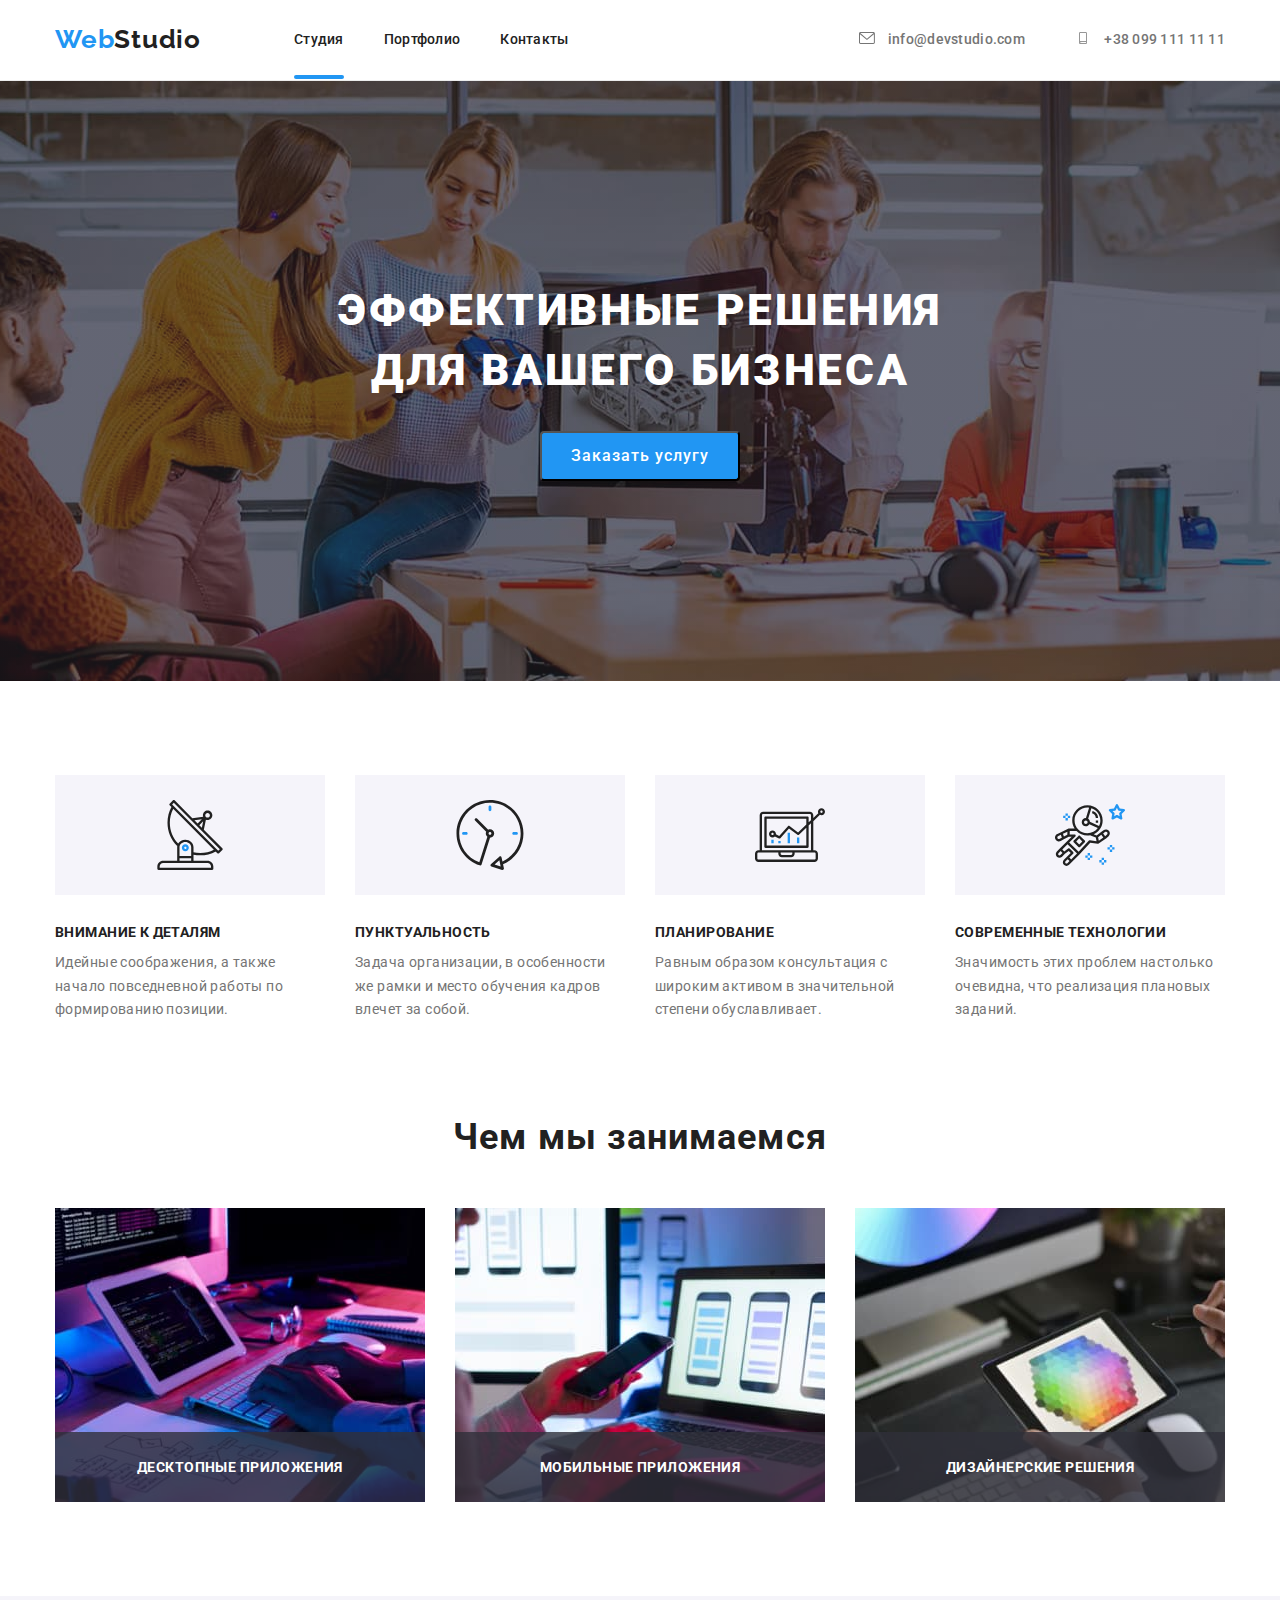
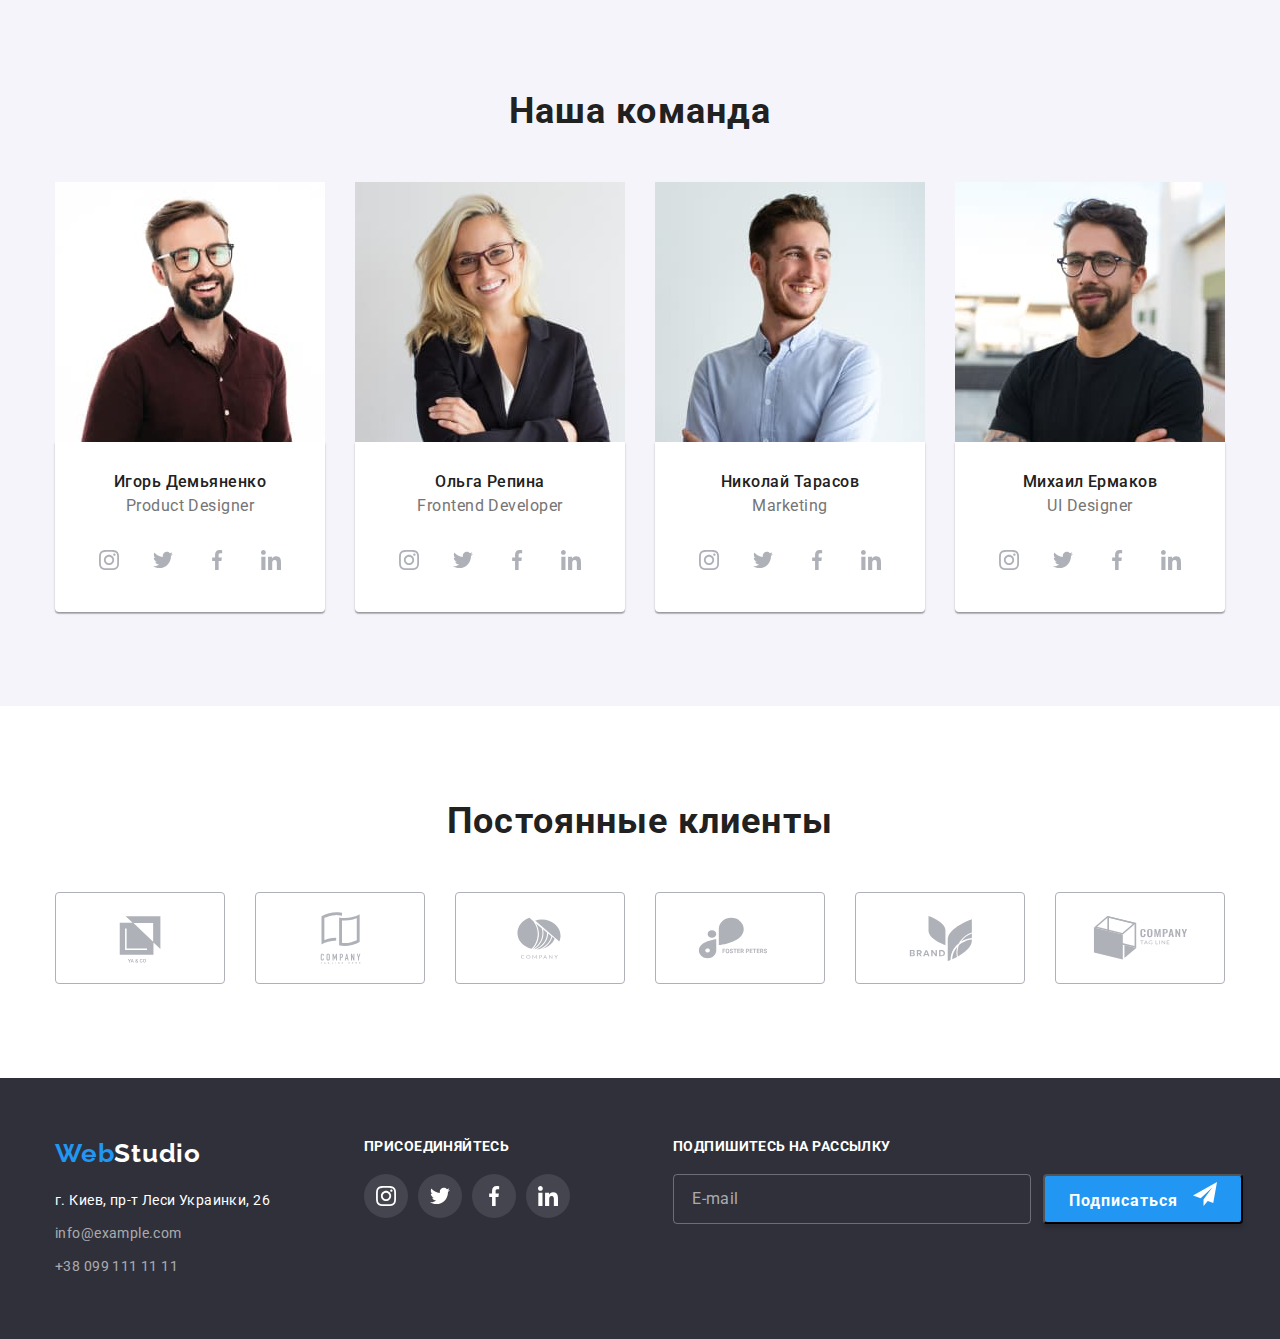
==== index.html @ c6f71a4f "копирование" ====
<!DOCTYPE html>
<html lang="ru">

<head>
    <meta charset="utf-8" />
    <title>Web studio</title>
    <link rel="preconnect" href="https://fonts.googleapis.com" />
    <link rel="preconnect" href="https://fonts.gstatic.com" crossorigin />
    <link href="https://fonts.googleapis.com/css2?family=Raleway:wght@700&family=Roboto:wght@400;500;700;900&display=swap" rel="stylesheet" />
    <link rel="stylesheet" href="https://cdnjs.cloudflare.com/ajax/libs/modern-normalize/1.0.0/modern-normalize.min.css" />
    <link rel="stylesheet" href="./css/reset.css" />
    <link rel="stylesheet" href="./css/styles.css" />
</head>

<body>
    <header class="header">
        <div class="container header-container">
            <nav class="nav">
                <a class="nav-logo" href=" "><span>Web</span>Studio</a>
                <ul class="header-list">
                    <li class="header-item">
                        <a href=" " class="header-link current"> Студия </a>
                    </li>
                    <li class="header-item">
                        <a href="./portfolio.html" class="header-link"> Портфолио </a>
                    </li>
                    <li class="header-item">
                        <a href=" " class="header-link"> Контакты </a>
                    </li>
                </ul>
            </nav>
            <ul class="header-links">
                <li>
                    <a href="mailto:info@devstudio.com " class="header-mail">
                        <svg class="hm-icon">
                <use href="./images/symbol-defs.svg#envelope-1"></use>
              </svg> info@devstudio.com
                    </a>
                </li>
                <li>
                    <a href="tel:+380991111111 " class="header-tel"><svg class="hm-icon">
                <use href="./images/symbol-defs.svg#smartphone-1"></use>
              </svg>
              +38 099 111 11 11</a
            >
          </li>
        </ul>
      </div>
    </header>
    <main>
      <!--шапка-->
      <section class="section cap">
        <div class="container overlay">
          <h1 class="cap-title">
            Эффективные решения <br />
            для вашего бизнеса
          </h1>
          <div class="tumb-btn">
            <button
              type="button"
              class="cap-btn modal-open-btn"
              data-modal-open
            >
              Заказать услугу
            </button>
          </div>
        </div>
      </section>
      <!--особенности-->
      <section class="section qualities">
        <div class="container">
          <ul class="qualities-list">
            <li class="qualities-item">
              <div class="q-icons">
                <svg class="q-icon">
                  <use href="images/symbol-defs.svg#antenna-1"></use>
                </svg>
              </div>
              <h3 class="qualities-title">внимание к деталям</h3>
              <p class="qualities-text">
                Идейные соображения, а также начало повседневной работы по
                формированию позиции.
              </p>
            </li>
            <li class="qualities-item">
              <div class="q-icons">
                <svg class="q-icon">
                  <use href="images/symbol-defs.svg#clock-1"></use>
                </svg>
              </div>
              <h3 class="qualities-title">Пунктуальность</h3>
              <p class="qualities-text">
                Задача организации, в особенности же рамки и место обучения
                кадров влечет за собой.
              </p>
            </li>
            <li class="qualities-item">
              <div class="q-icons">
                <svg class="q-icon">
                  <use href="images/symbol-defs.svg#diagram-1"></use>
                </svg>
              </div>
              <h3 class="qualities-title">Планирование</h3>
              <p class="qualities-text">
                Равным образом консультация с широким активом в значительной
                степени обуславливает.
              </p>
            </li>
            <li class="qualities-item">
              <div class="q-icons">
                <svg class="q-icon">
                  <use href="images/symbol-defs.svg#astronaut-1"></use>
                </svg>
              </div>
              <h3 class="qualities-title">Современные технологии</h3>
              <p class="qualities-text">
                Значимость этих проблем настолько очевидна, что реализация
                плановых заданий.
              </p>
            </li>
          </ul>
        </div>
      </section>
      <!--чем мы занимаемся-->
      <section class="section about">
        <div class="container">
          <h2 class="about-title">Чем мы занимаемся</h2>
          <ul class="about-list">
            <li class="about-item">
              <div class="about-box">
                <img
                  src="./images/img1.jpg "
                  alt="руки на клавиатуре "
                  width="370 "
                  height="294 "
                />
                <div class="about-thumb">
                  <h3 class="a-thumb-title">Десктопные приложения</h3>
                </div>
              </div>
            </li>
            <li class="about-item">
              <div class="about-box">
                <img
                  src="./images/img2.jpg "
                  alt="телефон в руках "
                  width="370 "
                  height="294 "
                />
                <div class="about-thumb">
                  <h3 class="a-thumb-title">Мобильные приложения</h3>
                </div>
              </div>
            </li>
            <li class="about-item">
              <div class="about-box">
                <img
                  src="./images/img3.jpg "
                  alt="планшет в руках "
                  width="370 "
                  height="294 "
                />
                <div class="about-thumb">
                  <h3 class="a-thumb-title">Дизайнерские решения</h3>
                </div>
              </div>
            </li>
          </ul>
        </div>
      </section>
      <!--наша команда-->
      <section class="section commands">
        <div class="container">
          <h2 class="command-title">Наша команда</h2>
          <ul class="command-list">
            <li class="command-item">
              <img
                src="./images/card1.jpg "
                alt="product desiner "
                width="270 "
              />
              <div class="command">
                <h3 class="names">Игорь Демьяненко</h3>
                <p class="profession">Product Designer</p>
                <div class="command-links">
                  <ul class="command-icons-list">
                    <li class="command-icon-item">
                      <a href="" class="command-icon">
                        <svg class="c-icon">
                          <use
                            href="images/symbol-defs.svg#instagram-2"
                          ></use></svg
                      ></a>
                </li>
                <li class="command-icon-item">
                    <a href="" class="command-icon">
                        <svg class="c-icon">
                          <use
                            href="images/symbol-defs.svg#twitter-1"
                          ></use></svg
                      ></a>
                    </li>
                    <li class="command-icon-item">
                      <a href="" class="command-icon">
                        <svg class="c-icon">
                          <use
                            href="images/symbol-defs.svg#facebook-1"
                          ></use></svg
                      ></a>
                    </li>
                    <li class="command-icon-item">
                      <a href="" class="command-icon">
                        <svg class="c-icon">
                          <use
                            href="images/symbol-defs.svg#linkedin-1"
                          ></use></svg
                      ></a>
                    </li>
                  </ul>
                </div>
              </div>
            </li>
            <li class="command-item">
              <img
                src="./images/card2.jpg "
                alt="frontend developer "
                width="270 "
              />
              <div class="command">
                <h3 class="names">Ольга Репина</h3>
                <p class="profession">Frontend Developer</p>
                <div class="command-links">
                  <ul class="command-icons-list">
                    <li class="command-icon-item">
                      <a href="" class="command-icon">
                        <svg class="c-icon">
                          <use
                            href="images/symbol-defs.svg#instagram-2"
                          ></use></svg
                      ></a>
                    </li>
                    <li class="command-icon-item">
                      <a href="" class="command-icon">
                        <svg class="c-icon">
                          <use
                            href="images/symbol-defs.svg#twitter-1"
                          ></use></svg
                      ></a>
                    </li>
                    <li class="command-icon-item">
                      <a href="" class="command-icon">
                        <svg class="c-icon">
                          <use
                            href="images/symbol-defs.svg#facebook-1"
                          ></use></svg
                      ></a>
                    </li>
                    <li class="command-icon-item">
                      <a href="" class="command-icon">
                        <svg class="c-icon">
                          <use
                            href="images/symbol-defs.svg#linkedin-1"
                          ></use></svg
                      ></a>
                    </li>
                  </ul>
                </div>
              </div>
            </li>
            <li class="command-item">
              <img src="./images/card3.jpg " alt="marketing " width="270 " />
              <div class="command">
                <h3 class="names">Николай Тарасов</h3>
                <p class="profession">Marketing</p>
                <div class="command-links">
                  <ul class="command-icons-list">
                    <li class="command-icon-item">
                      <a href="" class="command-icon">
                        <svg class="c-icon">
                          <use
                            href="images/symbol-defs.svg#instagram-2"
                          ></use></svg
                      ></a>
                    </li>
                    <li class="command-icon-item">
                      <a href="" class="command-icon">
                        <svg class="c-icon">
                          <use
                            href="images/symbol-defs.svg#twitter-1"
                          ></use></svg
                      ></a>
                    </li>
                    <li class="command-icon-item">
                      <a href="" class="command-icon">
                        <svg class="c-icon">
                          <use
                            href="images/symbol-defs.svg#facebook-1"
                          ></use></svg
                      ></a>
                    </li>
                    <li class="command-icon-item">
                      <a href="" class="command-icon">
                        <svg class="c-icon">
                          <use
                            href="images/symbol-defs.svg#linkedin-1"
                          ></use></svg
                      ></a>
                    </li>
                  </ul>
                </div>
              </div>
            </li>
            <li class="command-item">
              <img src="./images/card4.jpg " alt="ul desiner " width="270 " />
              <div class="command">
                <h3 class="names">Михаил Ермаков</h3>
                <p class="profession">UI Designer</p>
                <div class="command-links">
                  <ul class="command-icons-list">
                    <li class="command-icon-item">
                      <a href="" class="command-icon">
                        <svg class="c-icon">
                          <use
                            href="images/symbol-defs.svg#instagram-2"
                          ></use></svg
                      ></a>
                    </li>
                    <li class="command-icon-item">
                      <a href="" class="command-icon">
                        <svg class="c-icon">
                          <use
                            href="images/symbol-defs.svg#twitter-1"
                          ></use></svg
                      ></a>
                    </li>
                    <li class="command-icon-item">
                      <a href="" class="command-icon">
                        <svg class="c-icon">
                          <use
                            href="images/symbol-defs.svg#facebook-1"
                          ></use></svg
                      ></a>
                    </li>
                    <li class="command-icon-item">
                      <a href="" class="command-icon">
                        <svg class="c-icon">
                          <use
                            href="images/symbol-defs.svg#linkedin-1"
                          ></use></svg
                      ></a>
                    </li>
                  </ul>
                </div>
              </div>
            </li>
          </ul>
        </div>
      </section>

      <!-- постоянные клиенты-->
      <section class="section customers">
        <div class="container">
          <h2 class="customers-title">Постоянные клиенты</h2>
          <ul class="customers-list">
            <li class="customers-item">
              <a href="" class="cust-link">
                <svg class="cust-icons">
                  <use href="images/symbol-defs.svg#Logo1"></use></svg
              ></a>
            </li>
            <li class="customers-item">
              <a href="" class="cust-link">
                <svg class="cust-icons">
                  <use href="images/symbol-defs.svg#Logo2"></use></svg
              ></a>
            </li>
            <li class="customers-item">
              <a href="" class="cust-link">
                <svg class="cust-icons">
                  <use href="images/symbol-defs.svg#Logo3"></use></svg
              ></a>
            </li>
            <li class="customers-item">
              <a href="" class="cust-link">
                <svg class="cust-icons">
                  <use href="images/symbol-defs.svg#Logo4"></use></svg
              ></a>
            </li>
            <li class="customers-item">
              <a href="" class="cust-link">
                <svg class="cust-icons">
                  <use href="images/symbol-defs.svg#Logo5"></use></svg
              ></a>
            </li>
            <li class="customers-item">
              <a href="" class="cust-link">
                <svg class="cust-icons">
                  <use href="images/symbol-defs.svg#Logo6"></use></svg
              ></a>
            </li>
          </ul>
        </div>
      </section>
    </main>
    <footer class="footer">
      <div class="container f-container">
        <div class="footer-container">
          <a class="nav-logo" href=" "><span>Web</span>Studio</a>
          <ul class="footer-list">
            <li class="footer-item">
              <address class="address">г. Киев, пр-т Леси Украинки, 26</address>
            </li>
            <li class="footer-item">
              <a href="mailto:info@example.com ">info@example.com</a>
            </li>
            <li class="footer-item">
              <a href="tel:+380991111111 "> +38 099 111 11 11</a>
            </li>
          </ul>
        </div>
        <div class="footer-links">
          <h4 class="ftitle">Присоединяйтесь</h4>
          <ul class="flinks-list">
            <li class="flinks-item">
              <a href="" class="flink">
                <svg class="flink-icon">
                  <use href="./images/symbol-defs.svg#instagram-2"></use></svg
              ></a>
            </li>
            <li class="flinks-item">
              <a href="" class="flink">
                <svg class="flink-icon">
                  <use href="./images/symbol-defs.svg#twitter-1"></use></svg
              ></a>
            </li>
            <li class="flinks-item">
              <a href="" class="flink">
                <svg class="flink-icon">
                  <use href="./images/symbol-defs.svg#facebook-1"></use></svg
              ></a>
            </li>
            <li class="flinks-item">
              <a href="" class="flink">
                <svg class="flink-icon">
                  <use href="./images/symbol-defs.svg#linkedin-1"></use></svg
              ></a>
            </li>
          </ul>
        </div>
        <div class="ft-form">
          <h4 class="ftitle">Подпишитесь на рассылку</h4>
          <form class="footer-form">
            <input
              type="email"
              name="f-input"
              class="f-input"
              placeholder="E-mail"
            />
            <button type="submit" class="f-btn">
              Подписаться
              <svg class="ft-icon">
                <use href="./images/symbol-defs.svg#icon-send"></use>
              </svg>
                        </button>
                        </form>
        </div>
        </div>
        </footer>
        <div class="backdrop is-hidden" data-modal>
            <div class="modal">
                <button type="button" class="modal-close-btn" data-modal-close>
          <svg class="close-btn">
            <use href="./images/symbol-defs.svg#close-black-18dp-2-1"></use>
          </svg>
        </button>
                <p class="form-title">Оставьте свои данные, мы вам перезвоним</p>
                <form name="user-form">
                    <div class="modal-field">
                        <label for="user-name" class="modal-label">Имя</label>
                        <div class="modal-wrap">
                            <input type="text" class="modal-input" name="username" id="user-name" required />
                            <svg class="modal-icon" width="18" height="18">
                <use href="./images/symbol-defs.svg#person-black-18dp-1"></use>
              </svg>
                        </div>
                    </div>
                    <div class="modal-field">
                        <label for="user-tel" class="modal-label">Телефон</label>
                        <div class="modal-wrap">
                            <input type="tel" class="modal-input" name="tel" id="user-tel" />
                            <svg class="modal-icon" width="18" height="18">
                <use href="./images/symbol-defs.svg#phone-black-18dp-1"></use>
              </svg>
                        </div>
                    </div>
                    <div class="modal-field">
                        <label for="user-mail" class="modal-label">Почта</label>
                        <div class="modal-wrap">
                            <input type="email" class="modal-input" name="email" id="user-mail" required />
                            <svg class="modal-icon" width="18" height="18">
                <use href="./images/symbol-defs.svg#email-black-18dp-1"></use>
              </svg>
                        </div>
                    </div>
                    <div class="modal-field">
                        <label for="comment" class="modal-label">Комментарий</label>
                        <textarea name="comment" class="modal-text" id="comment" placeholder="Введите текст"></textarea>
                    </div>
                    <div class="check-field">
                        <input type="checkbox" class="modal-check is-hidden" id="modal-check" name="modal-check" required/>
                        <label for="modal-check" class="check-label">
              <span class="modal-icon-check"> </span>Соглашаюсь с рассылкой и
              принимаю <a class="check-link" href="">Условия договора</a>
            </label>
                    </div>
                    <div class="tumb-btn">
                        <button type="submit" class="modal-btn">Отправить</button>
                    </div>
                </form>
            </div>
        </div>
        <script src="./js/modal.js"></script>
</body>

</html>
---- css/styles.css ----
:root {
    --header-list-color: #212121;
    --first-btn-color: ;
    --second-lnk-color: #2196f3;
    --first-title-color: #212121;
    --second-title-color: #ffffff;
    --first-text-color: #757575;
    --accent-color: #188ce8;
    --projects-list-gap: 30px;
}

body {
    font-family: "Roboto", sans-serif;
    color: #212121;
    background-color: #ffffff;
}

.container {
    width: 1200px;
    padding-right: 15px;
    padding-left: 15px;
    margin: 0 auto;
}


/* cite-nav */

.header {
    display: flex;
    padding-top: 24px;
    padding-bottom: 25px;
    background-color: #ffffff;
    border-bottom: 1px solid #ececec;
}

.header-container {
    display: flex;
}

.nav {
    display: flex;
    align-items: center;
}

.nav-logo {
    margin-right: 93px;
    margin-top: 0;
    margin-bottom: 0;
}

.header-links {
    display: flex;
    align-items: center;
    margin-left: auto;
    font-weight: 500;
    font-size: 14px;
    line-height: 1.14;
    letter-spacing: 0.02em;
    color: var(--header-list-color);
}

.header-list {
    display: flex;
    margin-right: auto;
    align-items: center;
}

.header-item+.header-item {
    margin-left: 40px;
}

.header-item a {
    text-decoration: none;
    font-weight: 500;
    font-size: 14px;
    line-height: 16px;
    letter-spacing: 0.02em;
    color: var(--header-list-color);
}

.nav-logo {
    font-family: "Raleway", sans-serif;
    font-weight: bold;
    font-size: 26px;
    line-height: 1.19;
    letter-spacing: 0.03em;
    text-decoration: none;
    color: var(--header-list-color);
}

.nav-logo>span {
    color: #2196f3;
}

.header-mail,
.header-tel {
    font-weight: 500;
    font-size: 14px;
    line-height: 1.14;
    letter-spacing: 0.02em;
    text-decoration: none;
    color: var(--first-text-color);
    transition-property: color;
    transition-duration: 250ms;
    transition-timing-function: cubic-bezier(0.4, 0, 0.2, 1);
}

.hm-icon {
    width: 16px;
    height: 12px;
    fill: currentColor;
    margin-right: 10px;
}

.header-mail:hover,
.header-tel:hover,
.header-mail:focus,
.header-tel:focus {
    font-size: 14px;
    line-height: 1.14;
    letter-spacing: 0.02em;
    color: #2196f3;
}

.header-tel {
    margin-left: 50px;
}

.current {
    position: relative;
    color: #2196f3;
}

.current::after {
    content: "";
    position: absolute;
    width: 100%;
    height: 4px;
    left: 0;
    bottom: -32px;
    background-color: #2196f3;
    border-radius: 2px;
}

.header-link {
    transition-property: color;
    transition-duration: 250ms;
    transition-timing-function: cubic-bezier(0.4, 0, 0.2, 1);
}

.header-link:hover,
.header-link:focus {
    color: #2196f3;
}

.section {
    padding-top: 94px;
    padding-bottom: 94px;
}


/* --a cap-- */

.cap {
    display: flex;
    padding-top: 200px;
    padding-bottom: 200px;
    margin: 0 auto;
    background-color: #c4c4c4;
    background-image: linear-gradient( rgba(47, 48, 58, 0.4), rgba(47, 48, 58, 0.4)), url(../images/бэкфон.jpg);
    background-repeat: no-repeat;
    background-position: center;
    background-size: cover;
}

.cap-title {
    font-size: 44px;
    font-weight: 900;
    text-align: center;
    line-height: 1.36;
    letter-spacing: 0.06em;
    text-transform: uppercase;
    color: #ffffff;
    margin-bottom: 30px;
}

.tumb-btn {
    display: flex;
    justify-content: center;
    margin: 0 auto;
}

.cap-btn {
    width: 200px;
    height: 50px;
    font-weight: 500;
    font-size: 16px;
    line-height: 1.87;
    text-align: center;
    letter-spacing: 0.06em;
    color: #ffffff;
    background-color: #2196f3;
    cursor: pointer;
    box-shadow: 0px 4px 4px rgba(0, 0, 0, 0.15);
    border-radius: 4px;
    transition-property: background-color;
    transition-duration: 250ms;
    transition-timing-function: cubic-bezier(0.4, 0, 0.2, 1);
}

.cap-btn:hover,
.cap-btn:focus {
    color: #ffffff;
    background-color: #188ce8;
}

.section-title {
    font-style: normal;
    font-weight: bold;
    font-size: 36px;
    line-height: 1.17;
    text-align: center;
    letter-spacing: 0.03em;
    color: var(--first-title-color);
    margin-bottom: 50px;
}


/* ----qualities---- */

.qualities {
    padding-bottom: 0;
}

.qualities-list {
    display: flex;
    margin: 0 auto;
}

.qualities-list>.qualities-item {
    flex-basis: calc(100% / 4);
}

.qualities-title {
    font-size: 14px;
    line-height: 1.14;
    letter-spacing: 0.03em;
    text-transform: uppercase;
    margin-top: 30px;
    margin-bottom: 10px;
    color: var(--first-title-color);
}

.qualities-text {
    font-size: 14px;
    line-height: 1.71;
    letter-spacing: 0.03em;
    color: var(--first-text-color);
    text-align: left;
}

.qualities-item+.qualities-item {
    margin-left: 30px;
}

.q-icons {
    display: flex;
    height: 120px;
    justify-content: center;
    background-color: #f5f4fa;
}

.q-icon {
    margin-top: 25px;
    width: 70px;
    height: 70px;
}


/* -About- */

.about {
    margin: 0 auto;
}

.about-list {
    display: flex;
    margin-top: 50px;
}

.about-item+.about-item {
    margin-left: 30px;
}

.about-title {
    font-size: 36px;
    line-height: 42px;
    text-align: center;
    letter-spacing: 0.03em;
}

.about-box {
    position: relative;
}

.about-thumb {
    position: absolute;
    bottom: 0;
    left: 0;
    width: 100%;
    height: 70px;
    background-color: rgba(47, 48, 58, 0.8);
}

.a-thumb-title {
    font-weight: bold;
    font-size: 14px;
    line-height: 16px;
    text-align: center;
    margin-top: 27px;
    letter-spacing: 0.03em;
    text-transform: uppercase;
    color: var(--second-title-color);
}


/* --our command --*/

.commands {
    background-color: #f5f4fa;
}

.command-title {
    margin-bottom: 50px;
    font-size: 36px;
    line-height: 42px;
    text-align: center;
    letter-spacing: 0.03em;
}

.command-list {
    display: flex;
    margin-left: -30px;
}

.command-list>.command-item {
    margin-left: 30px;
}

.command {
    padding-top: 30px;
    padding-bottom: 30px;
    text-align: center;
    background-color: #ffffff;
    box-shadow: 0px 1px 3px rgba(0, 0, 0, 0.12), 0px 1px 1px rgba(0, 0, 0, 0.14), 0px 2px 1px rgba(0, 0, 0, 0.2);
    border-radius: 0px 0px 4px 4px;
}

.names {
    font-weight: 500;
    font-size: 16px;
    line-height: 1.19;
    letter-spacing: 0.03em;
    color: var(--first-title-color);
}

.profession {
    font-size: 16px;
    line-height: 1.9;
    letter-spacing: 0.03em;
    color: var(--first-text-color);
}

.command-icons-list {
    display: flex;
    margin-left: 32px;
    margin-right: 32px;
    margin-top: 16px;
    justify-content: center;
}

.command-icon-item+.command-icon-item {
    margin-left: 10px;
}

.command-icon {
    display: flex;
    align-items: center;
    justify-content: center;
    width: 44px;
    height: 44px;
    color: #afb1b8;
    border-color: #afb1b8;
    border-radius: 50%;
    transition-property: color, background-color;
    transition-duration: 250ms;
    transition-timing-function: cubic-bezier(0.4, 0, 0.2, 1);
}

.command-icon:hover,
.command-icon:focus {
    color: #ffffff;
    background-color: var(--second-lnk-color);
}

.c-icon {
    width: 20px;
    height: 20px;
    fill: currentColor;
}


/*  customers */

.customers-title {
    font-size: 36px;
    line-height: 42px;
    text-align: center;
    letter-spacing: 0.03em;
    margin-bottom: 50px;
}

.customers-list {
    display: flex;
}

.customers-item+.customers-item {
    margin-left: 30px;
}

.cust-link {
    display: flex;
    width: 170px;
    height: 92px;
    box-sizing: border-box;
    border: 1px solid #afb1b8;
    border-radius: 4px;
    color: #afb1b8;
    transition-property: color, border-color;
    transition-duration: 250ms;
    transition-timing-function: cubic-bezier(0.4, 0, 0.2, 1);
}

.cust-link:hover,
.cust-link:focus {
    border-color: #2196f3;
    color: #2196f3;
}

.cust-icons {
    width: 106px;
    height: 60px;
    fill: currentColor;
    margin-top: 16px;
    margin-left: 32px;
}


/* portfolio projects */

.filter-list {
    display: flex;
    justify-content: center;
    margin-bottom: 50px;
}

.filter-item+.filter-item {
    margin-left: 8px;
}

.filter-btn {
    font-weight: 500;
    font-size: 16px;
    line-height: 1.62;
    text-align: center;
    padding-top: 6px;
    padding-bottom: 6px;
    padding-left: 22px;
    padding-right: 22px;
    letter-spacing: 0.03em;
    color: var(--first-title-color);
    background-color: #f5f4fa;
    border: none;
    border-radius: 4px;
    transition-property: color, background-color;
    transition-duration: 250ms;
    transition-timing-function: cubic-bezier(0.4, 0, 0.2, 1);
}

.filter-btn:hover,
.filter-btn:focus {
    font-size: 16px;
    line-height: 1.62;
    text-align: center;
    letter-spacing: 0.03em;
    color: #ffffff;
    background-color: var(--second-lnk-color);
}


/* Projects */

.projects-list {
    display: flex;
    flex-wrap: wrap;
    margin-top: calc(-1 * var(--projects-list-gap));
    margin-left: calc(-1 * var(--projects-list-gap));
}

.projects-list>.projects-item {
    flex-basis: calc(100% / 3 - var(--projects-list-gap));
    margin-top: var(--projects-list-gap);
    margin-left: var(--projects-list-gap);
}

.projects-item {
    background: #ffffff;
    border: 1px solid #eeeeee;
}

.tumb {
    position: relative;
    overflow: hidden;
}

.text-thumb p {
    display: flex;
    margin-top: 63px;
    margin-left: 24px;
    margin-bottom: 63px;
    margin-right: 24px;
    font-size: 18px;
    line-height: 1.56;
    letter-spacing: 0.03em;
    color: #ffffff;
    justify-content: center;
    align-items: center;
    text-align: left;
}

.text-thumb {
    position: absolute;
    transform: translateY(100%);
    transition-property: transform;
    transition-duration: 250ms;
    transition-timing-function: cubic-bezier(0.4, 0, 0.2, 1);
    top: 100%;
    left: 0;
    width: 100%;
    height: 100%;
    background-color: rgba(33, 150, 243, 0.9);
}

.projects-item:hover .text-thumb,
.projects-item:focus .text-thumb {
    transform: translateY(-100%);
    bottom: 0;
    left: 0;
}

.projects-item:hover,
.projects-item:focus {
    cursor: pointer;
    box-shadow: 0px 1px 1px rgba(0, 0, 0, 0.12), 0px 4px 4px rgba(0, 0, 0, 0.06), 1px 4px 6px rgba(0, 0, 0, 0.16);
}

.img-title {
    margin-bottom: 4px;
    font-size: 18px;
    line-height: 36px;
    letter-spacing: 0.06em;
}

.projects-item>.img-title {
    font-size: 18px;
    line-height: 2;
    letter-spacing: 0.06em;
    color: var(--first-title-color);
}

.img-text {
    font-size: 16px;
    line-height: 1.87;
    letter-spacing: 0.03em;
    color: var(--first-text-color);
}

.project {
    padding-top: 20px;
    padding-bottom: 20px;
    padding-left: 24px;
    padding-right: 24px;
}


/* --footer-- */

.footer {
    background-color: #2f303a;
    padding-top: 60px;
    padding-bottom: 60px;
}

.f-container {
    display: flex;
}

.footer-container {
    display: flex;
    flex-direction: column;
}

.footer .nav-logo {
    color: #ffffff;
}

.nav-logo {
    font-family: Raleway;
    font-style: normal;
    font-weight: bold;
    font-size: 26px;
    line-height: 31px;
    letter-spacing: 0.03em;
}

.footer-item a {
    font-family: "Roboto", sans-serif;
    font-size: 14px;
    line-height: 1.71;
    letter-spacing: 0.03em;
    color: rgba(255, 255, 255, 0.6);
    text-decoration: none;
    transition-property: color;
    transition-duration: 250ms;
    transition-timing-function: cubic-bezier(0.4, 0, 0.2, 1);
}

.footer-list a:hover,
.footer-list a:focus {
    font-size: 14px;
    line-height: 1.71;
    letter-spacing: 0.03em;
    color: #2196f3;
}

.address {
    font-style: normal;
    font-size: 14px;
    line-height: 1.71;
    letter-spacing: 0.03em;
    text-decoration: none;
    color: #ffffff;
    margin-top: 20px;
    margin-bottom: 9px;
    transition-property: color;
    transition-duration: 250ms;
    transition-timing-function: cubic-bezier(0.4, 0, 0.2, 1);
}

.address:hover,
.address:focus {
    color: #2196f3;
}

.footer-item+.footer-item {
    margin-top: 9px;
}

.footer-links {
    display: flex;
    flex-direction: column;
    margin-left: 70px;
}

.ftitle {
    margin-bottom: 20px;
    font-size: 14px;
    line-height: 16px;
    letter-spacing: 0.03em;
    text-transform: uppercase;
    text-align: left;
    color: var(--second-title-color);
}

.flinks-list {
    display: flex;
}

.flink {
    display: flex;
    justify-content: center;
    align-items: center;
    width: 44px;
    height: 44px;
    margin-right: 10px;
    background-color: rgba(255, 255, 255, 0.1);
    border-radius: 50%;
    transition-property: background-color;
    transition-duration: 250ms;
    transition-timing-function: cubic-bezier(0.4, 0, 0.2, 1);
}

.flink:hover,
.flink:focus {
    background-color: var(--second-lnk-color);
}

.flink-icon {
    width: 20px;
    height: 20px;
    fill: #ffffff;
}

.ft-form {
    display: inline-block;
    width: 570px;
    height: 86px;
    margin-left: 93px;
}

.footer-form {
    display: flex;
}

.f-title {
    margin-bottom: 20px;
}

.f-input {
    width: 358px;
    height: 50px;
    background-color: transparent;
    border: 1px solid rgba(255, 255, 255, 0.3);
    box-sizing: border-box;
    border-radius: 4px;
    margin-right: 12px;
    outline: none;
    /* padding-left: 16px; */
    font-size: 16px;
    line-height: 1.25;
    align-items: center;
    letter-spacing: 0.03em;
}

.f-input::placeholder {
    padding-left: 16px;
    font-size: 16px;
    line-height: 1.25;
    align-items: center;
    letter-spacing: 0.03em;
    color: rgba(255, 255, 255, 0.6);
}

.f-input:focus {
    color: #ffffff;
    padding-left: 16px;
}

.f-btn {
    width: 200px;
    height: 50px;
    background-color: #2196f3;
    box-shadow: 0px 4px 4px rgba(0, 0, 0, 0.15);
    border-radius: 4px;
    outline: none;
    font-weight: bold;
    font-size: 16px;
    line-height: 1.87;
    text-align: center;
    letter-spacing: 0.06em;
    color: #ffffff;
}

.ft-icon {
    width: 24px;
    height: 24px;
    margin-left: 10px;
}


/* modal window */

.backdrop {
    position: fixed;
    opacity: 1;
    transition: opacity 250ms cubic-bezier(0.4, 0, 0.2, 1);
    display: flex;
    justify-content: center;
    align-items: center;
    width: 100vw;
    height: 100vh;
    background-color: rgba(0, 0, 0, 0.2);
    top: 0;
    left: 0;
}

.modal {
    position: absolute;
    width: 528px;
    height: 580px;
    background-color: #fff;
    border-radius: 4px;
    left: 50%;
    top: 50%;
    transform: translate(-50%, -50%) rotate(0);
    transition: transform 250ms cubic-bezier(0.4, 0, 0.2, 1);
    padding: 40px;
}

.backdrop.is-hidden .modal {
    transform: translate(50%, 50%) rotate(-270deg);
}

.is-hidden {
    opacity: 0;
    pointer-events: none;
    visibility: hidden;
}

.close-btn {
    width: 18px;
    height: 18px;
}

.modal-close-btn {
    position: absolute;
    border-radius: 50%;
    width: 30px;
    height: 30px;
    display: flex;
    justify-content: center;
    align-items: center;
    background: #ffffff;
    border: 1px solid rgba(0, 0, 0, 0.1);
    top: 8px;
    right: 8px;
    transition-property: fill;
    transition-duration: 250ms;
    transition-timing-function: cubic-bezier(0.4, 0, 0.2, 1);
}

.modal-close-btn:hover {
    fill: #2196f3;
}

.form-title {
    margin-bottom: 12px;
    text-align: center;
    font-weight: bold;
    font-size: 20px;
    line-height: 1.15;
    letter-spacing: 0.03em;
}

.modal-field {
    display: flex;
    flex-direction: column;
    margin-bottom: 10px;
}

.modal-input {
    width: 100%;
    height: 40px;
    border: 1px solid rgba(33, 33, 33, 0.2);
    box-sizing: border-box;
    border-radius: 4px;
    outline: none;
    padding-left: 40px;
}

.modal-wrap {
    position: relative;
}

.modal-icon {
    position: absolute;
    left: 12px;
    top: 50%;
    transform: translateY(-50%);
}

.modal-text {
    width: 100%;
    height: 120px;
    padding: 12px 16px;
    border: 1px solid rgba(33, 33, 33, 0.2);
    box-sizing: border-box;
    border-radius: 4px;
    outline: none;
    resize: none;
}

.modal-text:focus,
.modal-input:focus {
    border-color: var(--second-lnk-color);
}

.modal-input:focus+.modal-icon {
    fill: var(--second-lnk-color);
}

.modal-text::placeholder {
    font-size: 14px;
    line-height: 1.14;
    letter-spacing: 0.01em;
    color: rgba(117, 117, 117, 0.5);
}

.modal-label {
    font-size: 12px;
    line-height: 1.17;
    letter-spacing: 0.01em;
    color: #757575;
    margin-bottom: 4px;
}

.check-field {
    display: flex;
    margin-top: 20px;
    margin-bottom: 30px;
}

.modal-check {
    position: absolute;
}

.check-label {
    font-size: 14px;
    line-height: 1.71;
    letter-spacing: 0.03em;
    color: #757575;
    display: flex;
    align-items: center;
}

.modal-check:checked+.check-label span {
    width: 16px;
    height: 15px;
    background-image: url(../images/icon-check.svg);
    background-repeat: no-repeat;
    background-position: center;
    margin-right: 7px;
    margin-left: 14px;
    display: block;
}

.check-link {
    color: #2196f3;
    font-size: 14px;
    line-height: 1.71;
    letter-spacing: 0.03em;
}

.modal-icon-check {
    width: 16px;
    height: 15px;
    background-image: url(../images/Vector-check.svg);
    background-repeat: no-repeat;
    background-position: center;
    margin-right: 7px;
    margin-left: 14px;
    display: block;
}

.modal-btn {
    width: 200px;
    height: 50px;
    font-size: 16px;
    font-weight: bold;
    line-height: 1.87px;
    text-align: center;
    letter-spacing: 0.06em;
    color: #ffffff;
    background-color: #2196f3;
    box-shadow: 0px 4px 4px rgba(0, 0, 0, 0.15);
    outline: none;
    border-radius: 4px;
}

.modal-btn:hover,
.modal-btn:focus {
    background-color: #188ce8;
}
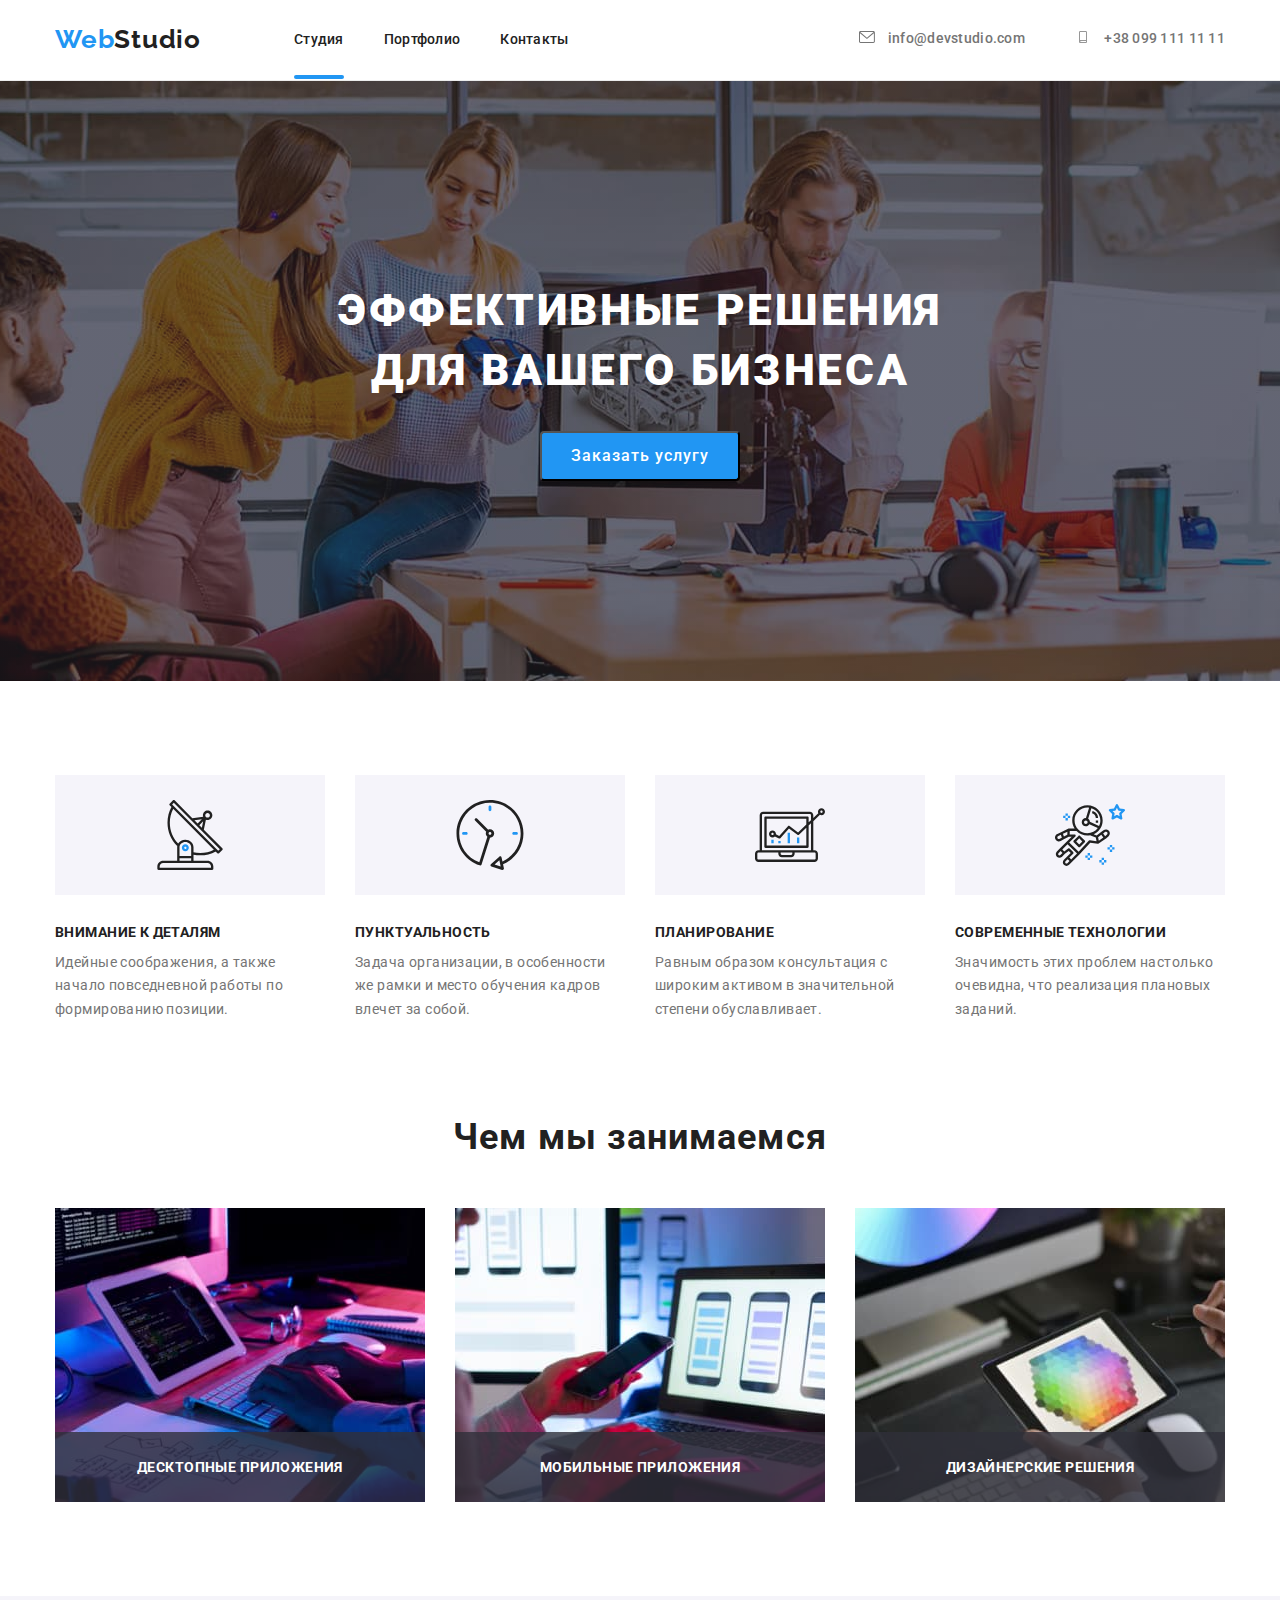
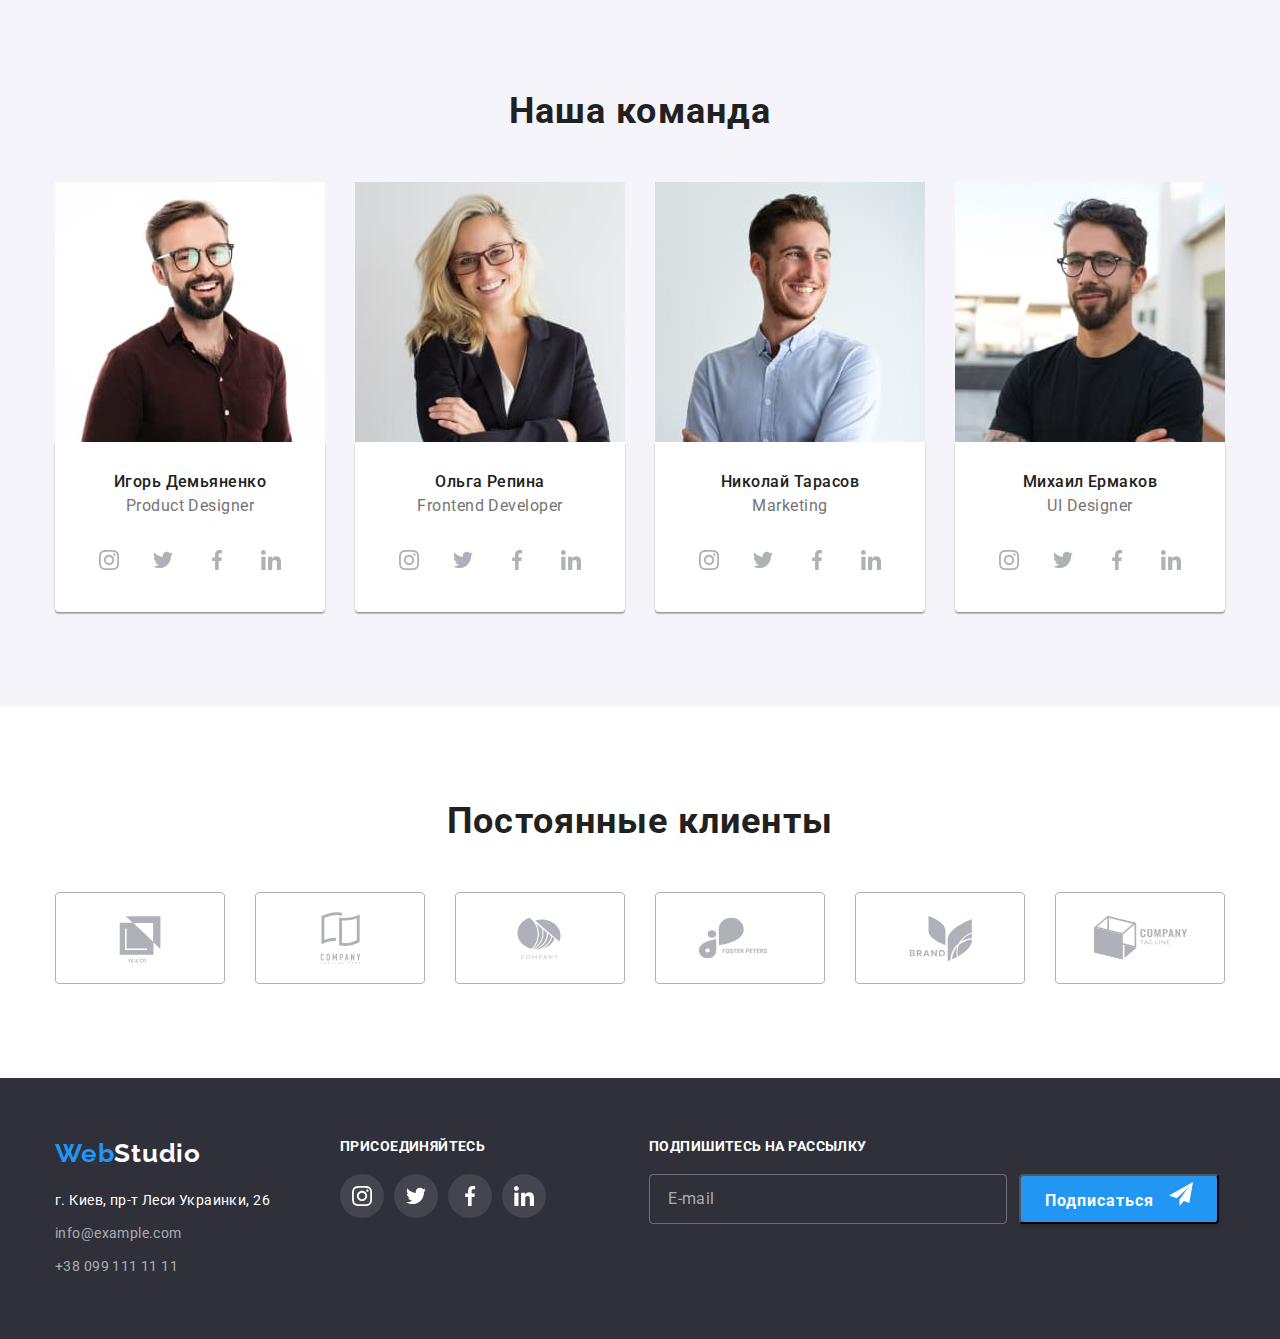
==== commit e4a473b5: "лого" ====
--- a/index.html
+++ b/index.html
@@ -8,8 +8,7 @@
     <link rel="preconnect" href="https://fonts.gstatic.com" crossorigin />
     <link href="https://fonts.googleapis.com/css2?family=Raleway:wght@700&family=Roboto:wght@400;500;700;900&display=swap" rel="stylesheet" />
     <link rel="stylesheet" href="https://cdnjs.cloudflare.com/ajax/libs/modern-normalize/1.0.0/modern-normalize.min.css" />
-    <link rel="stylesheet" href="./css/reset.css" />
-    <link rel="stylesheet" href="./css/styles.css" />
+    <link rel="stylesheet" href="./css/main.min.css" />
 </head>
 
 <body>
@@ -402,6 +401,8 @@
         </div>
       </section>
     </main>
+
+    <!-- footer -->
     <footer class="footer">
       <div class="container f-container">
         <div class="footer-container">
@@ -466,6 +467,7 @@
         </div>
         </div>
         </footer>
+        <!-- modal window -->
         <div class="backdrop is-hidden" data-modal>
             <div class="modal">
                 <button type="button" class="modal-close-btn" data-modal-close>
@@ -507,7 +509,7 @@
                         <textarea name="comment" class="modal-text" id="comment" placeholder="Введите текст"></textarea>
                     </div>
                     <div class="check-field">
-                        <input type="checkbox" class="modal-check is-hidden" id="modal-check" name="modal-check" required/>
+                        <input type="checkbox" class="modal-check is-hidden" id="modal-check" name="modal-check" required />
                         <label for="modal-check" class="check-label">
               <span class="modal-icon-check"> </span>Соглашаюсь с рассылкой и
               принимаю <a class="check-link" href="">Условия договора</a>
--- a/css/main.min.css
+++ b/css/main.min.css
@@ -0,0 +1,2 @@
+:root{--header-list-color: #212121;--first-btn-color: ;--second-lnk-color: #2196f3;--first-title-color: #212121;--second-title-color: #ffffff;--first-text-color: #757575;--accent-color: #188ce8;--projects-list-gap: 30px}p,h1,h2,h3,h4{margin:0}ul{list-style:none;margin:0;padding:0}img{display:block;max-width:100%}button{cursor:pointer}body{font-family:"Roboto", sans-serif;color:#212121;background-color:#ffffff}.is-hidden{opacity:0;pointer-events:none;visibility:hidden}.container{width:1200px;padding-right:15px;padding-left:15px;margin:0 auto}.backdrop{position:fixed;opacity:1;transition:opacity 250ms cubic-bezier(0.4, 0, 0.2, 1);display:flex;justify-content:center;align-items:center;width:100vw;height:100vh;background-color:rgba(0,0,0,0.2);top:0;left:0}.modal{position:absolute;width:528px;height:580px;background-color:#fff;border-radius:4px;left:50%;top:50%;transform:translate(-50%, -50%) rotate(0);transition:transform 250ms cubic-bezier(0.4, 0, 0.2, 1);padding:40px}.backdrop.is-hidden .modal{transform:translate(50%, 50%) rotate(-270deg)}.close-btn{width:18px;height:18px}.modal-close-btn{position:absolute;border-radius:50%;width:30px;height:30px;display:flex;justify-content:center;align-items:center;background:#ffffff;border:1px solid rgba(0,0,0,0.1);top:8px;right:8px;transition-property:fill;transition-duration:250ms;transition-timing-function:cubic-bezier(0.4, 0, 0.2, 1)}.modal-close-btn:hover{fill:#2196f3}.form-title{margin-bottom:12px;text-align:center;font-weight:bold;font-size:20px;line-height:1.15;letter-spacing:0.03em}.modal-field{display:flex;flex-direction:column;margin-bottom:10px}.modal-input{width:100%;height:40px;border:1px solid rgba(33,33,33,0.2);box-sizing:border-box;border-radius:4px;outline:none;padding-left:40px}.modal-wrap{position:relative}.modal-icon{position:absolute;left:12px;top:50%;transform:translateY(-50%)}.modal-text{width:100%;height:120px;padding:12px 16px;border:1px solid rgba(33,33,33,0.2);box-sizing:border-box;border-radius:4px;outline:none;resize:none}.modal-text:focus,.modal-input:focus{border-color:var(--second-lnk-color)}.modal-input:focus+.modal-icon{fill:var(--second-lnk-color)}.modal-text::placeholder{font-size:14px;line-height:1.14;letter-spacing:0.01em;color:rgba(117,117,117,0.5)}.modal-label{font-size:12px;line-height:1.17;letter-spacing:0.01em;color:#757575;margin-bottom:4px}.check-field{display:flex;margin-top:20px;margin-bottom:30px}.modal-check{position:absolute}.check-label{font-size:14px;line-height:1.71;letter-spacing:0.03em;color:#757575;display:flex;align-items:center}.modal-check:checked+.check-label span{width:16px;height:15px;background-image:url(../images/icon-check.svg);background-repeat:no-repeat;background-position:center;margin-right:7px;margin-left:14px;display:block}.check-link{color:#2196f3;font-size:14px;line-height:1.71;letter-spacing:0.03em}.modal-icon-check{width:16px;height:15px;background-image:url(../images/Vector-check.svg);background-repeat:no-repeat;background-position:center;margin-right:7px;margin-left:14px;display:block}.modal-btn{width:200px;height:50px;font-size:16px;font-weight:bold;line-height:1.87px;text-align:center;letter-spacing:0.06em;color:#ffffff;background-color:#2196f3;box-shadow:0px 4px 4px rgba(0,0,0,0.15);outline:none;border-radius:4px}.modal-btn:hover,.modal-btn:focus{background-color:#188ce8}.section{padding-top:94px;padding-bottom:94px}.nav-logo{font-family:"Raleway", sans-serif;font-weight:bold;font-size:26px;line-height:1.19;letter-spacing:0.03em;text-decoration:none}.nav-logo>span{color:#2196f3}.header{display:flex;padding-top:24px;padding-bottom:25px;background-color:#ffffff;border-bottom:1px solid #ececec}.header .nav-logo{color:var(--header-list-color);margin-right:93px;margin-top:0;margin-bottom:0}.header-container{display:flex}.nav{display:flex;align-items:center}.header-links{display:flex;align-items:center;margin-left:auto;font-weight:500;font-size:14px;line-height:1.14;letter-spacing:0.02em;color:var(--header-list-color)}.header-list{display:flex;margin-right:auto;align-items:center}.header-item+.header-item{margin-left:40px}.header-item a{text-decoration:none;font-weight:500;font-size:14px;line-height:16px;letter-spacing:0.02em;color:var(--header-list-color)}.header-mail{line-height:1.14;font-weight:500;font-size:14px;letter-spacing:0.02em;text-decoration:none;color:var(--first-text-color);transition-property:color;transition-duration:250ms;transition-timing-function:cubic-bezier(0.4, 0, 0.2, 1)}.header-mail:hover,.header-mail:focus{font-size:14px;line-height:1.14;letter-spacing:0.02em;color:#2196f3}.header-tel{margin-left:50px;line-height:1.14;font-weight:500;font-size:14px;letter-spacing:0.02em;text-decoration:none;color:var(--first-text-color);transition-property:color;transition-duration:250ms;transition-timing-function:cubic-bezier(0.4, 0, 0.2, 1)}.header-tel:hover,.header-tel:focus{font-size:14px;line-height:1.14;letter-spacing:0.02em;color:#2196f3}.hm-icon{width:16px;height:12px;fill:currentColor;margin-right:10px}.current{position:relative;color:#2196f3}.current::after{content:"";position:absolute;width:100%;height:4px;left:0;bottom:-32px;background-color:#2196f3;border-radius:2px}.header-link{transition-property:color;transition-duration:250ms;transition-timing-function:cubic-bezier(0.4, 0, 0.2, 1)}.header-link:hover,.header-link:focus{color:#2196f3}.cap{display:flex;padding-top:200px;padding-bottom:200px;margin:0 auto;background-color:#c4c4c4;background-image:linear-gradient(rgba(47,48,58,0.4), rgba(47,48,58,0.4)),url(../images/бэкфон.jpg);background-repeat:no-repeat;background-position:center;background-size:cover}.cap-title{font-size:44px;font-weight:900;text-align:center;line-height:1.36;letter-spacing:0.06em;text-transform:uppercase;color:#ffffff;margin-bottom:30px}.tumb-btn{display:flex;justify-content:center;margin:0 auto}.cap-btn{width:200px;height:50px;font-weight:500;font-size:16px;line-height:1.87;text-align:center;letter-spacing:0.06em;color:#ffffff;background-color:#2196f3;cursor:pointer;box-shadow:0px 4px 4px rgba(0,0,0,0.15);border-radius:4px;transition-property:background-color;transition-duration:250ms;transition-timing-function:cubic-bezier(0.4, 0, 0.2, 1)}.cap-btn:hover,.cap-btn:focus{color:#ffffff;background-color:#188ce8}.section-title{font-style:normal;font-weight:bold;font-size:36px;line-height:1.17;text-align:center;letter-spacing:0.03em;color:var(--first-title-color);margin-bottom:50px}.about{margin:0 auto}.about-list{display:flex;margin-top:50px}.about-item+.about-item{margin-left:30px}.about-title{font-size:36px;line-height:42px;text-align:center;letter-spacing:0.03em}.about-box{position:relative}.about-thumb{position:absolute;bottom:0;left:0;width:100%;height:70px;background-color:rgba(47,48,58,0.8)}.a-thumb-title{font-weight:bold;font-size:14px;line-height:16px;text-align:center;margin-top:27px;letter-spacing:0.03em;text-transform:uppercase;color:var(--second-title-color)}.commands{background-color:#f5f4fa}.command-title{margin-bottom:50px;font-size:36px;line-height:42px;text-align:center;letter-spacing:0.03em}.command-list{display:flex;margin-left:-30px}.command-list>.command-item{margin-left:30px}.command{padding-top:30px;padding-bottom:30px;text-align:center;background-color:#ffffff;box-shadow:0px 1px 3px rgba(0,0,0,0.12),0px 1px 1px rgba(0,0,0,0.14),0px 2px 1px rgba(0,0,0,0.2);border-radius:0px 0px 4px 4px}.names{font-weight:500;font-size:16px;line-height:1.19;letter-spacing:0.03em;color:var(--first-title-color)}.profession{font-size:16px;line-height:1.9;letter-spacing:0.03em;color:var(--first-text-color)}.command-icons-list{display:flex;margin-left:32px;margin-right:32px;margin-top:16px;justify-content:center}.command-icon-item+.command-icon-item{margin-left:10px}.command-icon{display:flex;align-items:center;justify-content:center;width:44px;height:44px;color:#afb1b8;border-color:#afb1b8;border-radius:50%;transition-property:color, background-color;transition-duration:250ms;transition-timing-function:cubic-bezier(0.4, 0, 0.2, 1)}.command-icon:hover,.command-icon:focus{color:#ffffff;background-color:var(--second-lnk-color)}.c-icon{width:20px;height:20px;fill:currentColor}.customers-title{font-size:36px;line-height:42px;text-align:center;letter-spacing:0.03em;margin-bottom:50px}.customers-list{display:flex}.customers-item+.customers-item{margin-left:30px}.cust-link{display:flex;width:170px;height:92px;box-sizing:border-box;border:1px solid #afb1b8;border-radius:4px;color:#afb1b8;transition-property:color, border-color;transition-duration:250ms;transition-timing-function:cubic-bezier(0.4, 0, 0.2, 1)}.cust-link:hover,.cust-link:focus{border-color:#2196f3;color:#2196f3}.cust-icons{width:106px;height:60px;fill:currentColor;margin-top:16px;margin-left:32px}.filter-list{display:flex;justify-content:center;margin-bottom:50px}.filter-item+.filter-item{margin-left:8px}.filter-btn{font-weight:500;font-size:16px;line-height:1.62;text-align:center;padding-top:6px;padding-bottom:6px;padding-left:22px;padding-right:22px;letter-spacing:0.03em;color:var(--first-title-color);background-color:#f5f4fa;border:none;border-radius:4px;transition-property:color, background-color;transition-duration:250ms;transition-timing-function:cubic-bezier(0.4, 0, 0.2, 1)}.filter-btn:hover,.filter-btn:focus{font-size:16px;line-height:1.62;text-align:center;letter-spacing:0.03em;color:#ffffff;background-color:var(--second-lnk-color)}.projects-list{display:flex;flex-wrap:wrap;margin-top:calc(-1 * var(--projects-list-gap));margin-left:calc(-1 * var(--projects-list-gap))}.projects-list>.projects-item{flex-basis:calc(100% / 3 - var(--projects-list-gap));margin-top:var(--projects-list-gap);margin-left:var(--projects-list-gap)}.projects-item{background:#ffffff;border:1px solid #eeeeee}.projects-item:hover,.projects-item:focus{cursor:pointer;box-shadow:0px 1px 1px rgba(0,0,0,0.12),0px 4px 4px rgba(0,0,0,0.06),1px 4px 6px rgba(0,0,0,0.16)}.tumb{position:relative;overflow:hidden}.text-thumb p{display:flex;margin-top:63px;margin-left:24px;margin-bottom:63px;margin-right:24px;font-size:18px;line-height:1.56;letter-spacing:0.03em;color:#ffffff;justify-content:center;align-items:center;text-align:left}.text-thumb{position:absolute;transform:translateY(100%);transition-property:transform;transition-duration:250ms;transition-timing-function:cubic-bezier(0.4, 0, 0.2, 1);top:100%;left:0;width:100%;height:100%;background-color:rgba(33,150,243,0.9)}.projects-item:hover .text-thumb,.projects-item:focus .text-thumb{transform:translateY(-100%);bottom:0;left:0}.img-title{margin-bottom:4px;font-size:18px;line-height:36px;letter-spacing:0.06em}.projects-item>.img-title{font-size:18px;line-height:2;letter-spacing:0.06em;color:var(--first-title-color)}.img-text{font-size:16px;line-height:1.87;letter-spacing:0.03em;color:var(--first-text-color)}.project{padding-top:20px;padding-bottom:20px;padding-left:24px;padding-right:24px}.footer{background-color:#2f303a;padding-top:60px;padding-bottom:60px}.footer .nav-logo{color:#ffffff}.f-container{display:flex}.footer-container{display:flex;flex-direction:column}.footer-item a{font-family:"Roboto", sans-serif;font-size:14px;line-height:1.71;letter-spacing:0.03em;color:rgba(255,255,255,0.6);text-decoration:none;transition-property:color;transition-duration:250ms;transition-timing-function:cubic-bezier(0.4, 0, 0.2, 1)}.footer-list a:hover,.footer-list a:focus{font-size:14px;line-height:1.71;letter-spacing:0.03em;color:#2196f3}.address{font-style:normal;font-size:14px;line-height:1.71;letter-spacing:0.03em;text-decoration:none;color:#ffffff;margin-top:20px;margin-bottom:9px;transition-property:color;transition-duration:250ms;transition-timing-function:cubic-bezier(0.4, 0, 0.2, 1)}.address:hover,.address:focus{color:#2196f3}.footer-item+.footer-item{margin-top:9px}.footer-links{display:flex;flex-direction:column;margin-left:70px}.ftitle{margin-bottom:20px;font-size:14px;line-height:16px;letter-spacing:0.03em;text-transform:uppercase;text-align:left;color:var(--second-title-color)}.flinks-list{display:flex}.flink{display:flex;justify-content:center;align-items:center;width:44px;height:44px;margin-right:10px;background-color:rgba(255,255,255,0.1);border-radius:50%;transition-property:background-color;transition-duration:250ms;transition-timing-function:cubic-bezier(0.4, 0, 0.2, 1)}.flink:hover,.flink:focus{background-color:var(--second-lnk-color)}.flink-icon{width:20px;height:20px;fill:#ffffff}.ft-form{display:inline-block;width:570px;height:86px;margin-left:93px}.footer-form{display:flex}.f-title{margin-bottom:20px}.f-input{width:358px;height:50px;background-color:transparent;border:1px solid rgba(255,255,255,0.3);box-sizing:border-box;border-radius:4px;margin-right:12px;outline:none;font-size:16px;line-height:1.25;align-items:center;letter-spacing:0.03em}.f-input:focus{color:#ffffff;padding-left:16px}.f-input::placeholder{padding-left:16px;font-size:16px;line-height:1.25;align-items:center;letter-spacing:0.03em;color:rgba(255,255,255,0.6)}.f-btn{width:200px;height:50px;background-color:#2196f3;box-shadow:0px 4px 4px rgba(0,0,0,0.15);border-radius:4px;outline:none;font-weight:bold;font-size:16px;line-height:1.87;text-align:center;letter-spacing:0.06em;color:#ffffff}.ft-icon{width:24px;height:24px;margin-left:10px}.qualities{padding-bottom:0}.qualities-list{display:flex;margin:0 auto}.qualities-list>.qualities-item{flex-basis:calc(100% / 4)}.qualities-title{font-size:14px;line-height:1.14;letter-spacing:0.03em;text-transform:uppercase;margin-top:30px;margin-bottom:10px;color:var(--first-title-color)}.qualities-text{font-size:14px;line-height:1.71;letter-spacing:0.03em;color:var(--first-text-color);text-align:left}.qualities-item+.qualities-item{margin-left:30px}.q-icons{display:flex;height:120px;justify-content:center;background-color:#f5f4fa}.q-icon{margin-top:25px;width:70px;height:70px}
+/*# sourceMappingURL=main.min.css.map */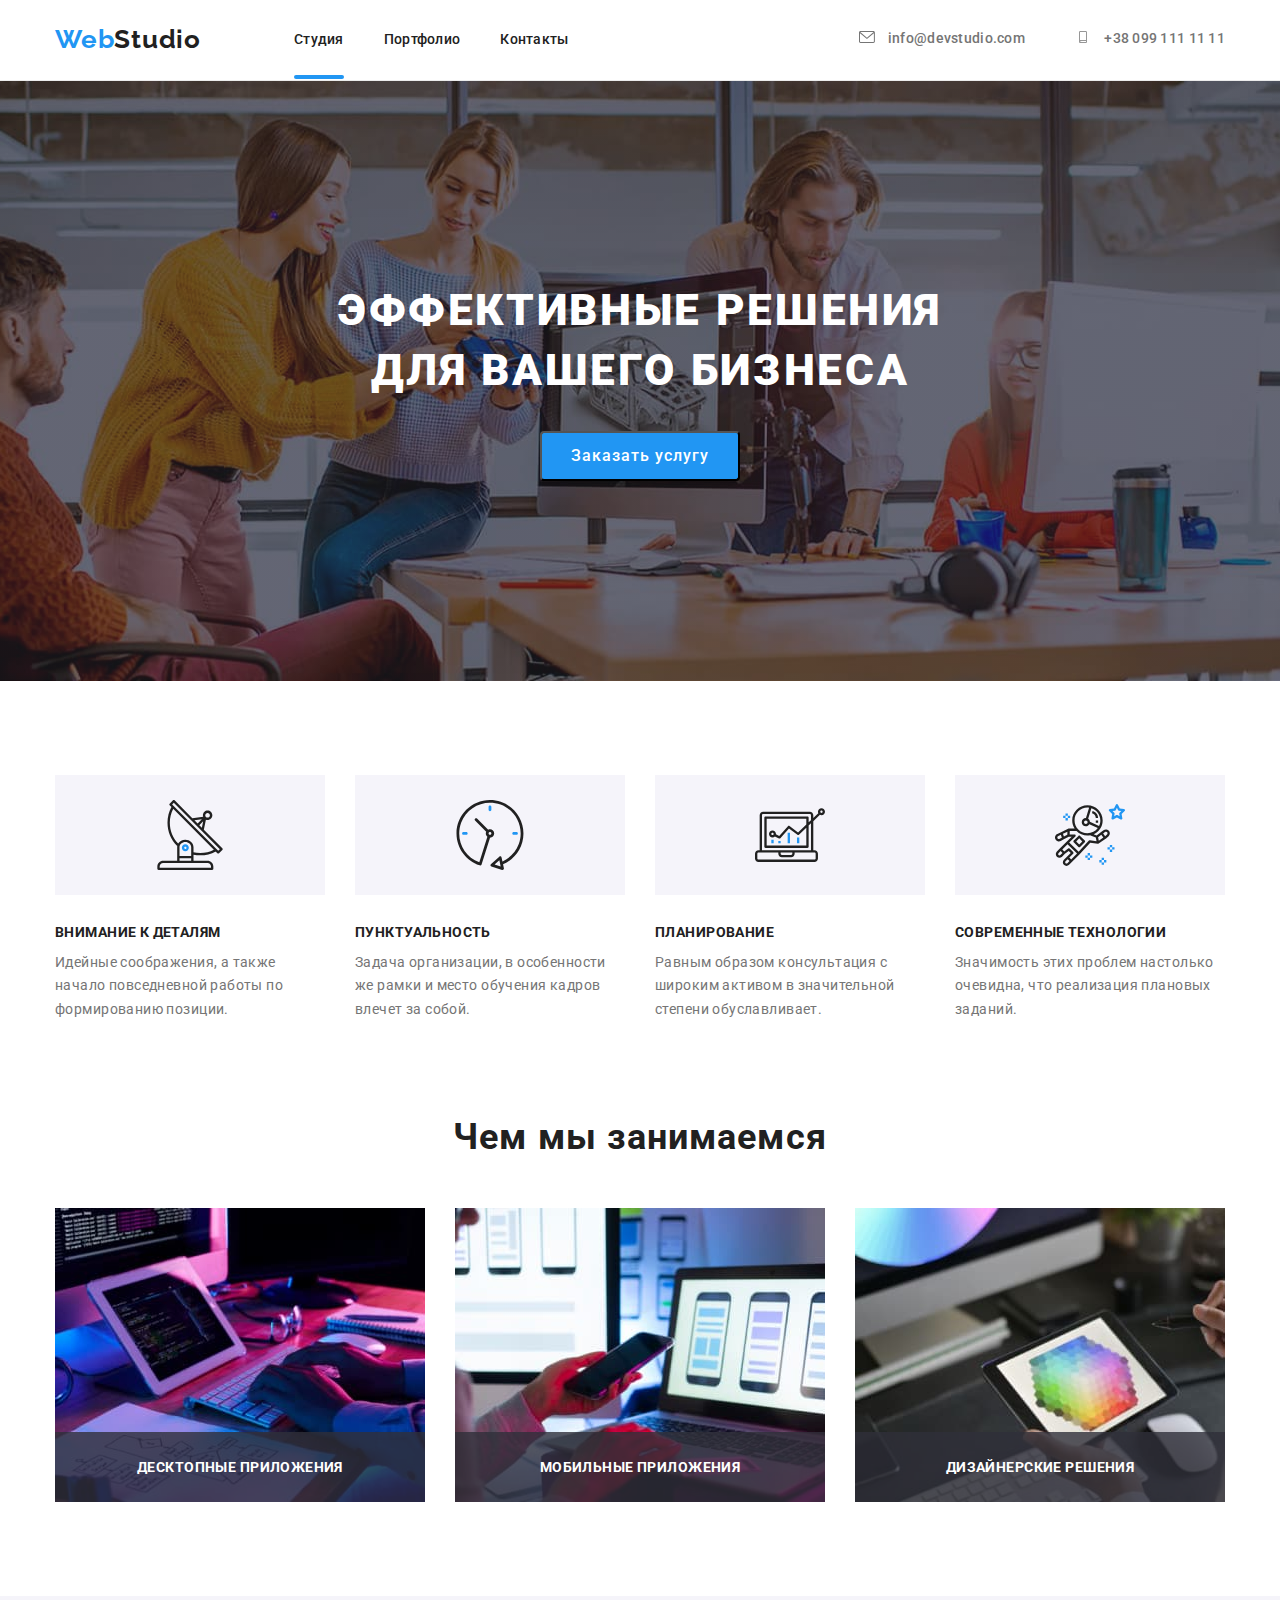
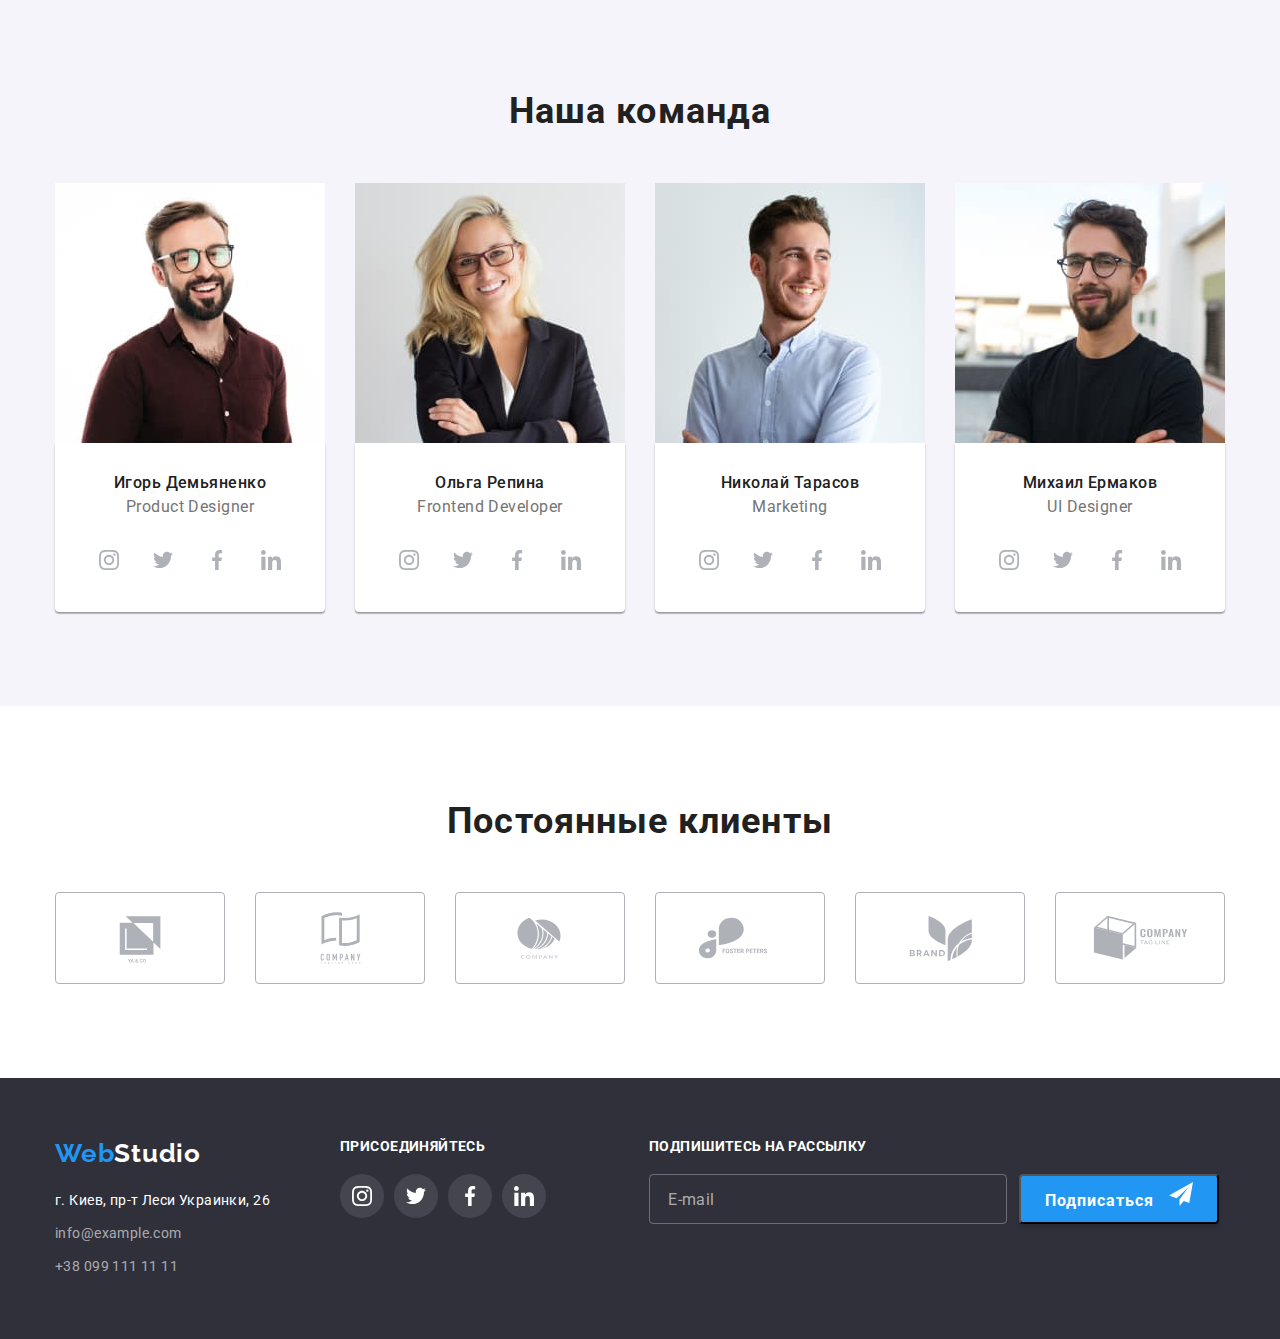
==== commit 214b0e73: "оптимизация" ====
--- a/index.html
+++ b/index.html
@@ -17,27 +17,29 @@
             <nav class="nav">
                 <a class="nav-logo" href=" "><span>Web</span>Studio</a>
                 <ul class="header-list">
-                    <li class="header-item">
-                        <a href=" " class="header-link current"> Студия </a>
-                    </li>
-                    <li class="header-item">
-                        <a href="./portfolio.html" class="header-link"> Портфолио </a>
-                    </li>
-                    <li class="header-item">
-                        <a href=" " class="header-link"> Контакты </a>
+                    <li class="header-list__item">
+                        <a href=" " class="header-list__link current"> Студия </a>
+                    </li>
+                    <li class="header-list__item">
+                        <a href="./portfolio.html" class="header-list__link">
+                Портфолио
+              </a>
+                    </li>
+                    <li class="header-list__item">
+                        <a href=" " class="header-list__link"> Контакты </a>
                     </li>
                 </ul>
             </nav>
             <ul class="header-links">
                 <li>
-                    <a href="mailto:info@devstudio.com " class="header-mail">
-                        <svg class="hm-icon">
+                    <a href="mailto:info@devstudio.com " class="header-links__mail">
+                        <svg class="header-links__icon">
                 <use href="./images/symbol-defs.svg#envelope-1"></use>
               </svg> info@devstudio.com
                     </a>
                 </li>
                 <li>
-                    <a href="tel:+380991111111 " class="header-tel"><svg class="hm-icon">
+                    <a href="tel:+380991111111 " class="header-links__tel"><svg class="header-links__icon">
                 <use href="./images/symbol-defs.svg#smartphone-1"></use>
               </svg>
               +38 099 111 11 11</a
@@ -50,14 +52,14 @@
       <!--шапка-->
       <section class="section cap">
         <div class="container overlay">
-          <h1 class="cap-title">
+          <h1 class="cap__title">
             Эффективные решения <br />
             для вашего бизнеса
           </h1>
-          <div class="tumb-btn">
+          <div class="cap-thumb">
             <button
               type="button"
-              class="cap-btn modal-open-btn"
+              class="cap-thumb__btn modal-open-btn"
               data-modal-open
             >
               Заказать услугу
@@ -69,50 +71,50 @@
       <section class="section qualities">
         <div class="container">
           <ul class="qualities-list">
-            <li class="qualities-item">
+            <li class="qualities-list__item">
               <div class="q-icons">
                 <svg class="q-icon">
                   <use href="images/symbol-defs.svg#antenna-1"></use>
                 </svg>
               </div>
-              <h3 class="qualities-title">внимание к деталям</h3>
-              <p class="qualities-text">
+              <h3 class="qualities-list__title">внимание к деталям</h3>
+              <p class="qualities-list__text">
                 Идейные соображения, а также начало повседневной работы по
                 формированию позиции.
               </p>
             </li>
-            <li class="qualities-item">
+            <li class="qualities-list__item">
               <div class="q-icons">
                 <svg class="q-icon">
                   <use href="images/symbol-defs.svg#clock-1"></use>
                 </svg>
               </div>
-              <h3 class="qualities-title">Пунктуальность</h3>
-              <p class="qualities-text">
+              <h3 class="qualities-list__title">Пунктуальность</h3>
+              <p class="qualities-list__text">
                 Задача организации, в особенности же рамки и место обучения
                 кадров влечет за собой.
               </p>
             </li>
-            <li class="qualities-item">
+            <li class="qualities-list__item">
               <div class="q-icons">
                 <svg class="q-icon">
                   <use href="images/symbol-defs.svg#diagram-1"></use>
                 </svg>
               </div>
-              <h3 class="qualities-title">Планирование</h3>
-              <p class="qualities-text">
+              <h3 class="qualities-list__title">Планирование</h3>
+              <p class="qualities-list__text">
                 Равным образом консультация с широким активом в значительной
                 степени обуславливает.
               </p>
             </li>
-            <li class="qualities-item">
+            <li class="qualities-list__item">
               <div class="q-icons">
                 <svg class="q-icon">
                   <use href="images/symbol-defs.svg#astronaut-1"></use>
                 </svg>
               </div>
-              <h3 class="qualities-title">Современные технологии</h3>
-              <p class="qualities-text">
+              <h3 class="qualities-list__title">Современные технологии</h3>
+              <p class="qualities-list__text">
                 Значимость этих проблем настолько очевидна, что реализация
                 плановых заданий.
               </p>
@@ -123,9 +125,9 @@
       <!--чем мы занимаемся-->
       <section class="section about">
         <div class="container">
-          <h2 class="about-title">Чем мы занимаемся</h2>
+          <h2 class="section__title">Чем мы занимаемся</h2>
           <ul class="about-list">
-            <li class="about-item">
+            <li class="about-list__item">
               <div class="about-box">
                 <img
                   src="./images/img1.jpg "
@@ -138,7 +140,7 @@
                 </div>
               </div>
             </li>
-            <li class="about-item">
+            <li class="about-list__item">
               <div class="about-box">
                 <img
                   src="./images/img2.jpg "
@@ -151,7 +153,7 @@
                 </div>
               </div>
             </li>
-            <li class="about-item">
+            <li class="about-list__item">
               <div class="about-box">
                 <img
                   src="./images/img3.jpg "
@@ -170,17 +172,17 @@
       <!--наша команда-->
       <section class="section commands">
         <div class="container">
-          <h2 class="command-title">Наша команда</h2>
+          <h2 class="section__title">Наша команда</h2>
           <ul class="command-list">
-            <li class="command-item">
+            <li class="command-list__item">
               <img
                 src="./images/card1.jpg "
                 alt="product desiner "
                 width="270 "
               />
               <div class="command">
-                <h3 class="names">Игорь Демьяненко</h3>
-                <p class="profession">Product Designer</p>
+                <h3 class="command__names">Игорь Демьяненко</h3>
+                <p class="command__profession">Product Designer</p>
                 <div class="command-links">
                   <ul class="command-icons-list">
                     <li class="command-icon-item">
@@ -219,15 +221,15 @@
                 </div>
               </div>
             </li>
-            <li class="command-item">
+            <li class="command-list__item">
               <img
                 src="./images/card2.jpg "
                 alt="frontend developer "
                 width="270 "
               />
               <div class="command">
-                <h3 class="names">Ольга Репина</h3>
-                <p class="profession">Frontend Developer</p>
+                <h3 class="command__names">Ольга Репина</h3>
+                <p class="command__profession">Frontend Developer</p>
                 <div class="command-links">
                   <ul class="command-icons-list">
                     <li class="command-icon-item">
@@ -266,11 +268,11 @@
                 </div>
               </div>
             </li>
-            <li class="command-item">
+            <li class="command-list__item">
               <img src="./images/card3.jpg " alt="marketing " width="270 " />
               <div class="command">
-                <h3 class="names">Николай Тарасов</h3>
-                <p class="profession">Marketing</p>
+                <h3 class="command__names">Николай Тарасов</h3>
+                <p class="command__profession">Marketing</p>
                 <div class="command-links">
                   <ul class="command-icons-list">
                     <li class="command-icon-item">
@@ -309,11 +311,11 @@
                 </div>
               </div>
             </li>
-            <li class="command-item">
+            <li class="command-list__item">
               <img src="./images/card4.jpg " alt="ul desiner " width="270 " />
               <div class="command">
-                <h3 class="names">Михаил Ермаков</h3>
-                <p class="profession">UI Designer</p>
+                <h3 class="command__names">Михаил Ермаков</h3>
+                <p class="command__profession">UI Designer</p>
                 <div class="command-links">
                   <ul class="command-icons-list">
                     <li class="command-icon-item">
@@ -359,41 +361,41 @@
       <!-- постоянные клиенты-->
       <section class="section customers">
         <div class="container">
-          <h2 class="customers-title">Постоянные клиенты</h2>
+          <h2 class="section__title">Постоянные клиенты</h2>
           <ul class="customers-list">
-            <li class="customers-item">
-              <a href="" class="cust-link">
-                <svg class="cust-icons">
+            <li class="customers-list__item">
+              <a href="" class="customers-link">
+                <svg class="customers-icons">
                   <use href="images/symbol-defs.svg#Logo1"></use></svg
               ></a>
             </li>
-            <li class="customers-item">
-              <a href="" class="cust-link">
-                <svg class="cust-icons">
+            <li class="customers-list__item">
+              <a href="" class="customers-link">
+                <svg class="customers-icons">
                   <use href="images/symbol-defs.svg#Logo2"></use></svg
               ></a>
             </li>
-            <li class="customers-item">
-              <a href="" class="cust-link">
-                <svg class="cust-icons">
+            <li class="customers-list__item">
+              <a href="" class="customers-link">
+                <svg class="customers-icons">
                   <use href="images/symbol-defs.svg#Logo3"></use></svg
               ></a>
             </li>
-            <li class="customers-item">
-              <a href="" class="cust-link">
-                <svg class="cust-icons">
+            <li class="customers-list__item">
+              <a href="" class="customers-link">
+                <svg class="customers-icons">
                   <use href="images/symbol-defs.svg#Logo4"></use></svg
               ></a>
             </li>
-            <li class="customers-item">
-              <a href="" class="cust-link">
-                <svg class="cust-icons">
+            <li class="customers-list__item">
+              <a href="" class="customers-link">
+                <svg class="customers-icons">
                   <use href="images/symbol-defs.svg#Logo5"></use></svg
               ></a>
             </li>
-            <li class="customers-item">
-              <a href="" class="cust-link">
-                <svg class="cust-icons">
+            <li class="customers-list__item">
+              <a href="" class="customers-link">
+                <svg class="customers-icons">
                   <use href="images/symbol-defs.svg#Logo6"></use></svg
               ></a>
             </li>
@@ -420,36 +422,36 @@
           </ul>
         </div>
         <div class="footer-links">
-          <h4 class="ftitle">Присоединяйтесь</h4>
+          <h4 class="footer-links__title">Присоединяйтесь</h4>
           <ul class="flinks-list">
             <li class="flinks-item">
               <a href="" class="flink">
-                <svg class="flink-icon">
+                <svg class="flink__icon">
                   <use href="./images/symbol-defs.svg#instagram-2"></use></svg
               ></a>
             </li>
             <li class="flinks-item">
               <a href="" class="flink">
-                <svg class="flink-icon">
+                <svg class="flink__icon">
                   <use href="./images/symbol-defs.svg#twitter-1"></use></svg
               ></a>
             </li>
             <li class="flinks-item">
               <a href="" class="flink">
-                <svg class="flink-icon">
+                <svg class="flink__icon">
                   <use href="./images/symbol-defs.svg#facebook-1"></use></svg
               ></a>
             </li>
             <li class="flinks-item">
               <a href="" class="flink">
-                <svg class="flink-icon">
+                <svg class="flink__icon">
                   <use href="./images/symbol-defs.svg#linkedin-1"></use></svg
               ></a>
             </li>
           </ul>
         </div>
         <div class="ft-form">
-          <h4 class="ftitle">Подпишитесь на рассылку</h4>
+          <h4 class="ft-form__title">Подпишитесь на рассылку</h4>
           <form class="footer-form">
             <input
               type="email"
--- a/css/main.min.css
+++ b/css/main.min.css
@@ -1,2 +1,2 @@
-:root{--header-list-color: #212121;--first-btn-color: ;--second-lnk-color: #2196f3;--first-title-color: #212121;--second-title-color: #ffffff;--first-text-color: #757575;--accent-color: #188ce8;--projects-list-gap: 30px}p,h1,h2,h3,h4{margin:0}ul{list-style:none;margin:0;padding:0}img{display:block;max-width:100%}button{cursor:pointer}body{font-family:"Roboto", sans-serif;color:#212121;background-color:#ffffff}.is-hidden{opacity:0;pointer-events:none;visibility:hidden}.container{width:1200px;padding-right:15px;padding-left:15px;margin:0 auto}.backdrop{position:fixed;opacity:1;transition:opacity 250ms cubic-bezier(0.4, 0, 0.2, 1);display:flex;justify-content:center;align-items:center;width:100vw;height:100vh;background-color:rgba(0,0,0,0.2);top:0;left:0}.modal{position:absolute;width:528px;height:580px;background-color:#fff;border-radius:4px;left:50%;top:50%;transform:translate(-50%, -50%) rotate(0);transition:transform 250ms cubic-bezier(0.4, 0, 0.2, 1);padding:40px}.backdrop.is-hidden .modal{transform:translate(50%, 50%) rotate(-270deg)}.close-btn{width:18px;height:18px}.modal-close-btn{position:absolute;border-radius:50%;width:30px;height:30px;display:flex;justify-content:center;align-items:center;background:#ffffff;border:1px solid rgba(0,0,0,0.1);top:8px;right:8px;transition-property:fill;transition-duration:250ms;transition-timing-function:cubic-bezier(0.4, 0, 0.2, 1)}.modal-close-btn:hover{fill:#2196f3}.form-title{margin-bottom:12px;text-align:center;font-weight:bold;font-size:20px;line-height:1.15;letter-spacing:0.03em}.modal-field{display:flex;flex-direction:column;margin-bottom:10px}.modal-input{width:100%;height:40px;border:1px solid rgba(33,33,33,0.2);box-sizing:border-box;border-radius:4px;outline:none;padding-left:40px}.modal-wrap{position:relative}.modal-icon{position:absolute;left:12px;top:50%;transform:translateY(-50%)}.modal-text{width:100%;height:120px;padding:12px 16px;border:1px solid rgba(33,33,33,0.2);box-sizing:border-box;border-radius:4px;outline:none;resize:none}.modal-text:focus,.modal-input:focus{border-color:var(--second-lnk-color)}.modal-input:focus+.modal-icon{fill:var(--second-lnk-color)}.modal-text::placeholder{font-size:14px;line-height:1.14;letter-spacing:0.01em;color:rgba(117,117,117,0.5)}.modal-label{font-size:12px;line-height:1.17;letter-spacing:0.01em;color:#757575;margin-bottom:4px}.check-field{display:flex;margin-top:20px;margin-bottom:30px}.modal-check{position:absolute}.check-label{font-size:14px;line-height:1.71;letter-spacing:0.03em;color:#757575;display:flex;align-items:center}.modal-check:checked+.check-label span{width:16px;height:15px;background-image:url(../images/icon-check.svg);background-repeat:no-repeat;background-position:center;margin-right:7px;margin-left:14px;display:block}.check-link{color:#2196f3;font-size:14px;line-height:1.71;letter-spacing:0.03em}.modal-icon-check{width:16px;height:15px;background-image:url(../images/Vector-check.svg);background-repeat:no-repeat;background-position:center;margin-right:7px;margin-left:14px;display:block}.modal-btn{width:200px;height:50px;font-size:16px;font-weight:bold;line-height:1.87px;text-align:center;letter-spacing:0.06em;color:#ffffff;background-color:#2196f3;box-shadow:0px 4px 4px rgba(0,0,0,0.15);outline:none;border-radius:4px}.modal-btn:hover,.modal-btn:focus{background-color:#188ce8}.section{padding-top:94px;padding-bottom:94px}.nav-logo{font-family:"Raleway", sans-serif;font-weight:bold;font-size:26px;line-height:1.19;letter-spacing:0.03em;text-decoration:none}.nav-logo>span{color:#2196f3}.header{display:flex;padding-top:24px;padding-bottom:25px;background-color:#ffffff;border-bottom:1px solid #ececec}.header .nav-logo{color:var(--header-list-color);margin-right:93px;margin-top:0;margin-bottom:0}.header-container{display:flex}.nav{display:flex;align-items:center}.header-links{display:flex;align-items:center;margin-left:auto;font-weight:500;font-size:14px;line-height:1.14;letter-spacing:0.02em;color:var(--header-list-color)}.header-list{display:flex;margin-right:auto;align-items:center}.header-item+.header-item{margin-left:40px}.header-item a{text-decoration:none;font-weight:500;font-size:14px;line-height:16px;letter-spacing:0.02em;color:var(--header-list-color)}.header-mail{line-height:1.14;font-weight:500;font-size:14px;letter-spacing:0.02em;text-decoration:none;color:var(--first-text-color);transition-property:color;transition-duration:250ms;transition-timing-function:cubic-bezier(0.4, 0, 0.2, 1)}.header-mail:hover,.header-mail:focus{font-size:14px;line-height:1.14;letter-spacing:0.02em;color:#2196f3}.header-tel{margin-left:50px;line-height:1.14;font-weight:500;font-size:14px;letter-spacing:0.02em;text-decoration:none;color:var(--first-text-color);transition-property:color;transition-duration:250ms;transition-timing-function:cubic-bezier(0.4, 0, 0.2, 1)}.header-tel:hover,.header-tel:focus{font-size:14px;line-height:1.14;letter-spacing:0.02em;color:#2196f3}.hm-icon{width:16px;height:12px;fill:currentColor;margin-right:10px}.current{position:relative;color:#2196f3}.current::after{content:"";position:absolute;width:100%;height:4px;left:0;bottom:-32px;background-color:#2196f3;border-radius:2px}.header-link{transition-property:color;transition-duration:250ms;transition-timing-function:cubic-bezier(0.4, 0, 0.2, 1)}.header-link:hover,.header-link:focus{color:#2196f3}.cap{display:flex;padding-top:200px;padding-bottom:200px;margin:0 auto;background-color:#c4c4c4;background-image:linear-gradient(rgba(47,48,58,0.4), rgba(47,48,58,0.4)),url(../images/бэкфон.jpg);background-repeat:no-repeat;background-position:center;background-size:cover}.cap-title{font-size:44px;font-weight:900;text-align:center;line-height:1.36;letter-spacing:0.06em;text-transform:uppercase;color:#ffffff;margin-bottom:30px}.tumb-btn{display:flex;justify-content:center;margin:0 auto}.cap-btn{width:200px;height:50px;font-weight:500;font-size:16px;line-height:1.87;text-align:center;letter-spacing:0.06em;color:#ffffff;background-color:#2196f3;cursor:pointer;box-shadow:0px 4px 4px rgba(0,0,0,0.15);border-radius:4px;transition-property:background-color;transition-duration:250ms;transition-timing-function:cubic-bezier(0.4, 0, 0.2, 1)}.cap-btn:hover,.cap-btn:focus{color:#ffffff;background-color:#188ce8}.section-title{font-style:normal;font-weight:bold;font-size:36px;line-height:1.17;text-align:center;letter-spacing:0.03em;color:var(--first-title-color);margin-bottom:50px}.about{margin:0 auto}.about-list{display:flex;margin-top:50px}.about-item+.about-item{margin-left:30px}.about-title{font-size:36px;line-height:42px;text-align:center;letter-spacing:0.03em}.about-box{position:relative}.about-thumb{position:absolute;bottom:0;left:0;width:100%;height:70px;background-color:rgba(47,48,58,0.8)}.a-thumb-title{font-weight:bold;font-size:14px;line-height:16px;text-align:center;margin-top:27px;letter-spacing:0.03em;text-transform:uppercase;color:var(--second-title-color)}.commands{background-color:#f5f4fa}.command-title{margin-bottom:50px;font-size:36px;line-height:42px;text-align:center;letter-spacing:0.03em}.command-list{display:flex;margin-left:-30px}.command-list>.command-item{margin-left:30px}.command{padding-top:30px;padding-bottom:30px;text-align:center;background-color:#ffffff;box-shadow:0px 1px 3px rgba(0,0,0,0.12),0px 1px 1px rgba(0,0,0,0.14),0px 2px 1px rgba(0,0,0,0.2);border-radius:0px 0px 4px 4px}.names{font-weight:500;font-size:16px;line-height:1.19;letter-spacing:0.03em;color:var(--first-title-color)}.profession{font-size:16px;line-height:1.9;letter-spacing:0.03em;color:var(--first-text-color)}.command-icons-list{display:flex;margin-left:32px;margin-right:32px;margin-top:16px;justify-content:center}.command-icon-item+.command-icon-item{margin-left:10px}.command-icon{display:flex;align-items:center;justify-content:center;width:44px;height:44px;color:#afb1b8;border-color:#afb1b8;border-radius:50%;transition-property:color, background-color;transition-duration:250ms;transition-timing-function:cubic-bezier(0.4, 0, 0.2, 1)}.command-icon:hover,.command-icon:focus{color:#ffffff;background-color:var(--second-lnk-color)}.c-icon{width:20px;height:20px;fill:currentColor}.customers-title{font-size:36px;line-height:42px;text-align:center;letter-spacing:0.03em;margin-bottom:50px}.customers-list{display:flex}.customers-item+.customers-item{margin-left:30px}.cust-link{display:flex;width:170px;height:92px;box-sizing:border-box;border:1px solid #afb1b8;border-radius:4px;color:#afb1b8;transition-property:color, border-color;transition-duration:250ms;transition-timing-function:cubic-bezier(0.4, 0, 0.2, 1)}.cust-link:hover,.cust-link:focus{border-color:#2196f3;color:#2196f3}.cust-icons{width:106px;height:60px;fill:currentColor;margin-top:16px;margin-left:32px}.filter-list{display:flex;justify-content:center;margin-bottom:50px}.filter-item+.filter-item{margin-left:8px}.filter-btn{font-weight:500;font-size:16px;line-height:1.62;text-align:center;padding-top:6px;padding-bottom:6px;padding-left:22px;padding-right:22px;letter-spacing:0.03em;color:var(--first-title-color);background-color:#f5f4fa;border:none;border-radius:4px;transition-property:color, background-color;transition-duration:250ms;transition-timing-function:cubic-bezier(0.4, 0, 0.2, 1)}.filter-btn:hover,.filter-btn:focus{font-size:16px;line-height:1.62;text-align:center;letter-spacing:0.03em;color:#ffffff;background-color:var(--second-lnk-color)}.projects-list{display:flex;flex-wrap:wrap;margin-top:calc(-1 * var(--projects-list-gap));margin-left:calc(-1 * var(--projects-list-gap))}.projects-list>.projects-item{flex-basis:calc(100% / 3 - var(--projects-list-gap));margin-top:var(--projects-list-gap);margin-left:var(--projects-list-gap)}.projects-item{background:#ffffff;border:1px solid #eeeeee}.projects-item:hover,.projects-item:focus{cursor:pointer;box-shadow:0px 1px 1px rgba(0,0,0,0.12),0px 4px 4px rgba(0,0,0,0.06),1px 4px 6px rgba(0,0,0,0.16)}.tumb{position:relative;overflow:hidden}.text-thumb p{display:flex;margin-top:63px;margin-left:24px;margin-bottom:63px;margin-right:24px;font-size:18px;line-height:1.56;letter-spacing:0.03em;color:#ffffff;justify-content:center;align-items:center;text-align:left}.text-thumb{position:absolute;transform:translateY(100%);transition-property:transform;transition-duration:250ms;transition-timing-function:cubic-bezier(0.4, 0, 0.2, 1);top:100%;left:0;width:100%;height:100%;background-color:rgba(33,150,243,0.9)}.projects-item:hover .text-thumb,.projects-item:focus .text-thumb{transform:translateY(-100%);bottom:0;left:0}.img-title{margin-bottom:4px;font-size:18px;line-height:36px;letter-spacing:0.06em}.projects-item>.img-title{font-size:18px;line-height:2;letter-spacing:0.06em;color:var(--first-title-color)}.img-text{font-size:16px;line-height:1.87;letter-spacing:0.03em;color:var(--first-text-color)}.project{padding-top:20px;padding-bottom:20px;padding-left:24px;padding-right:24px}.footer{background-color:#2f303a;padding-top:60px;padding-bottom:60px}.footer .nav-logo{color:#ffffff}.f-container{display:flex}.footer-container{display:flex;flex-direction:column}.footer-item a{font-family:"Roboto", sans-serif;font-size:14px;line-height:1.71;letter-spacing:0.03em;color:rgba(255,255,255,0.6);text-decoration:none;transition-property:color;transition-duration:250ms;transition-timing-function:cubic-bezier(0.4, 0, 0.2, 1)}.footer-list a:hover,.footer-list a:focus{font-size:14px;line-height:1.71;letter-spacing:0.03em;color:#2196f3}.address{font-style:normal;font-size:14px;line-height:1.71;letter-spacing:0.03em;text-decoration:none;color:#ffffff;margin-top:20px;margin-bottom:9px;transition-property:color;transition-duration:250ms;transition-timing-function:cubic-bezier(0.4, 0, 0.2, 1)}.address:hover,.address:focus{color:#2196f3}.footer-item+.footer-item{margin-top:9px}.footer-links{display:flex;flex-direction:column;margin-left:70px}.ftitle{margin-bottom:20px;font-size:14px;line-height:16px;letter-spacing:0.03em;text-transform:uppercase;text-align:left;color:var(--second-title-color)}.flinks-list{display:flex}.flink{display:flex;justify-content:center;align-items:center;width:44px;height:44px;margin-right:10px;background-color:rgba(255,255,255,0.1);border-radius:50%;transition-property:background-color;transition-duration:250ms;transition-timing-function:cubic-bezier(0.4, 0, 0.2, 1)}.flink:hover,.flink:focus{background-color:var(--second-lnk-color)}.flink-icon{width:20px;height:20px;fill:#ffffff}.ft-form{display:inline-block;width:570px;height:86px;margin-left:93px}.footer-form{display:flex}.f-title{margin-bottom:20px}.f-input{width:358px;height:50px;background-color:transparent;border:1px solid rgba(255,255,255,0.3);box-sizing:border-box;border-radius:4px;margin-right:12px;outline:none;font-size:16px;line-height:1.25;align-items:center;letter-spacing:0.03em}.f-input:focus{color:#ffffff;padding-left:16px}.f-input::placeholder{padding-left:16px;font-size:16px;line-height:1.25;align-items:center;letter-spacing:0.03em;color:rgba(255,255,255,0.6)}.f-btn{width:200px;height:50px;background-color:#2196f3;box-shadow:0px 4px 4px rgba(0,0,0,0.15);border-radius:4px;outline:none;font-weight:bold;font-size:16px;line-height:1.87;text-align:center;letter-spacing:0.06em;color:#ffffff}.ft-icon{width:24px;height:24px;margin-left:10px}.qualities{padding-bottom:0}.qualities-list{display:flex;margin:0 auto}.qualities-list>.qualities-item{flex-basis:calc(100% / 4)}.qualities-title{font-size:14px;line-height:1.14;letter-spacing:0.03em;text-transform:uppercase;margin-top:30px;margin-bottom:10px;color:var(--first-title-color)}.qualities-text{font-size:14px;line-height:1.71;letter-spacing:0.03em;color:var(--first-text-color);text-align:left}.qualities-item+.qualities-item{margin-left:30px}.q-icons{display:flex;height:120px;justify-content:center;background-color:#f5f4fa}.q-icon{margin-top:25px;width:70px;height:70px}
+:root{--header-list-color: #212121;--first-btn-color: ;--second-lnk-color: #2196f3;--first-title-color: #212121;--second-title-color: #ffffff;--first-text-color: #757575;--accent-color: #188ce8;--projects-list-gap: 30px}p,h1,h2,h3,h4{margin:0}ul{list-style:none;margin:0;padding:0}img{display:block;max-width:100%}button{cursor:pointer}body{font-family:"Roboto", sans-serif;color:#212121;background-color:#ffffff}.is-hidden{opacity:0;pointer-events:none;visibility:hidden}.container{width:1200px;padding-right:15px;padding-left:15px;margin:0 auto}.backdrop{position:fixed;opacity:1;transition:opacity 250ms cubic-bezier(0.4, 0, 0.2, 1);display:flex;justify-content:center;align-items:center;width:100vw;height:100vh;background-color:rgba(0,0,0,0.2);top:0;left:0}.modal{position:absolute;width:528px;height:580px;background-color:#fff;border-radius:4px;left:50%;top:50%;transform:translate(-50%, -50%) rotate(0);transition:transform 250ms cubic-bezier(0.4, 0, 0.2, 1);padding:40px}.backdrop.is-hidden .modal{transform:translate(50%, 50%) rotate(-270deg)}.close-btn{width:18px;height:18px}.modal-close-btn{position:absolute;border-radius:50%;width:30px;height:30px;display:flex;justify-content:center;align-items:center;background:#ffffff;border:1px solid rgba(0,0,0,0.1);top:8px;right:8px;transition-property:fill;transition-duration:250ms;transition-timing-function:cubic-bezier(0.4, 0, 0.2, 1)}.modal-close-btn:hover{fill:#2196f3}.form-title{margin-bottom:12px;text-align:center;font-weight:bold;font-size:20px;line-height:1.15;letter-spacing:0.03em}.modal-field{display:flex;flex-direction:column;margin-bottom:10px}.modal-input{width:100%;height:40px;border:1px solid rgba(33,33,33,0.2);box-sizing:border-box;border-radius:4px;outline:none;padding-left:40px}.modal-wrap{position:relative}.modal-icon{position:absolute;left:12px;top:50%;transform:translateY(-50%)}.modal-text{width:100%;height:120px;padding:12px 16px;border:1px solid rgba(33,33,33,0.2);box-sizing:border-box;border-radius:4px;outline:none;resize:none}.modal-text:focus,.modal-input:focus{border-color:var(--second-lnk-color)}.modal-input:focus+.modal-icon{fill:var(--second-lnk-color)}.modal-text::placeholder{font-size:14px;line-height:1.14;letter-spacing:0.01em;color:rgba(117,117,117,0.5)}.modal-label{font-size:12px;line-height:1.17;letter-spacing:0.01em;color:#757575;margin-bottom:4px}.check-field{display:flex;margin-top:20px;margin-bottom:30px}.modal-check{position:absolute}.check-label{font-size:14px;line-height:1.71;letter-spacing:0.03em;color:#757575;display:flex;align-items:center}.modal-check:checked+.check-label span{width:16px;height:15px;background-image:url(../images/icon-check.svg);background-repeat:no-repeat;background-position:center;margin-right:7px;margin-left:14px;display:block}.check-link{color:#2196f3;font-size:14px;line-height:1.71;letter-spacing:0.03em}.modal-icon-check{width:16px;height:15px;background-image:url(../images/Vector-check.svg);background-repeat:no-repeat;background-position:center;margin-right:7px;margin-left:14px;display:block}.modal-btn{width:200px;height:50px;font-size:16px;font-weight:bold;line-height:1.87px;text-align:center;letter-spacing:0.06em;color:#ffffff;background-color:#2196f3;box-shadow:0px 4px 4px rgba(0,0,0,0.15);outline:none;border-radius:4px}.modal-btn:hover,.modal-btn:focus{background-color:#188ce8}.section{padding-top:94px;padding-bottom:94px}.section__title{font-style:normal;font-weight:bold;font-size:36px;line-height:1.17;text-align:center;letter-spacing:0.03em;color:var(--first-title-color);margin-bottom:50px}.nav-logo{font-family:"Raleway", sans-serif;font-weight:bold;font-size:26px;line-height:1.19;letter-spacing:0.03em;text-decoration:none}.nav-logo>span{color:#2196f3}.header{display:flex;padding-top:24px;padding-bottom:25px;background-color:#ffffff;border-bottom:1px solid #ececec}.header .nav-logo{color:var(--header-list-color);margin-right:93px;margin-top:0;margin-bottom:0}.header-container{display:flex}.nav{display:flex;align-items:center}.header-list{display:flex;margin-right:auto;align-items:center}.header-list__link{transition-property:color;transition-duration:250ms;transition-timing-function:cubic-bezier(0.4, 0, 0.2, 1)}.header-list__link:hover,.header-list__link:focus{color:#2196f3}.header-list__item+.header-list__item{margin-left:40px}.header-list__item a{text-decoration:none;font-weight:500;font-size:14px;line-height:16px;letter-spacing:0.02em;color:var(--header-list-color)}.header-links{display:flex;align-items:center;margin-left:auto;font-weight:500;font-size:14px;line-height:1.14;letter-spacing:0.02em;color:var(--header-list-color)}.header-links__mail{line-height:1.14;font-weight:500;font-size:14px;letter-spacing:0.02em;text-decoration:none;color:var(--first-text-color);transition-property:color;transition-duration:250ms;transition-timing-function:cubic-bezier(0.4, 0, 0.2, 1)}.header-links__mail:hover,.header-links__mail:focus{font-size:14px;line-height:1.14;letter-spacing:0.02em;color:#2196f3}.header-links__tel{margin-left:50px;line-height:1.14;font-weight:500;font-size:14px;letter-spacing:0.02em;text-decoration:none;color:var(--first-text-color);transition-property:color;transition-duration:250ms;transition-timing-function:cubic-bezier(0.4, 0, 0.2, 1)}.header-links__tel:hover,.header-links__tel:focus{font-size:14px;line-height:1.14;letter-spacing:0.02em;color:#2196f3}.header-links__icon{width:16px;height:12px;fill:currentColor;margin-right:10px}.current{position:relative;color:#2196f3}.current::after{content:"";position:absolute;width:100%;height:4px;left:0;bottom:-32px;background-color:#2196f3;border-radius:2px}.cap{display:flex;padding-top:200px;padding-bottom:200px;margin:0 auto;background-color:#c4c4c4;background-image:linear-gradient(rgba(47,48,58,0.4), rgba(47,48,58,0.4)),url(../images/бэкфон.jpg);background-repeat:no-repeat;background-position:center;background-size:cover}.cap__title{font-size:44px;font-weight:900;text-align:center;line-height:1.36;letter-spacing:0.06em;text-transform:uppercase;color:#ffffff;margin-bottom:30px}.cap-thumb{display:flex;justify-content:center;margin:0 auto}.cap-thumb__btn{width:200px;height:50px;font-weight:500;font-size:16px;line-height:1.87;text-align:center;letter-spacing:0.06em;color:#ffffff;background-color:#2196f3;cursor:pointer;box-shadow:0px 4px 4px rgba(0,0,0,0.15);border-radius:4px;transition-property:background-color;transition-duration:250ms;transition-timing-function:cubic-bezier(0.4, 0, 0.2, 1)}.cap-thumb__btn:hover,.cap-thumb__btn:focus{color:#ffffff;background-color:#188ce8}.about{margin:0 auto}.about-list{display:flex;margin-top:50px}.about-list__item+.about-list__item{margin-left:30px}.about-box{position:relative}.about-thumb{position:absolute;bottom:0;left:0;width:100%;height:70px;background-color:rgba(47,48,58,0.8)}.a-thumb-title{font-weight:bold;font-size:14px;line-height:16px;text-align:center;margin-top:27px;letter-spacing:0.03em;text-transform:uppercase;color:var(--second-title-color)}.commands{background-color:#f5f4fa}.command-list{display:flex;margin-left:-30px}.command-list>.command-list__item{margin-left:30px}.command{padding-top:30px;padding-bottom:30px;text-align:center;background-color:#ffffff;box-shadow:0px 1px 3px rgba(0,0,0,0.12),0px 1px 1px rgba(0,0,0,0.14),0px 2px 1px rgba(0,0,0,0.2);border-radius:0px 0px 4px 4px}.command__names{font-weight:500;font-size:16px;line-height:1.19;letter-spacing:0.03em;color:var(--first-title-color)}.command__profession{font-size:16px;line-height:1.9;letter-spacing:0.03em;color:var(--first-text-color)}.command-icons-list{display:flex;margin-left:32px;margin-right:32px;margin-top:16px;justify-content:center}.command-icon-item+.command-icon-item{margin-left:10px}.command-icon{display:flex;align-items:center;justify-content:center;width:44px;height:44px;color:#afb1b8;border-color:#afb1b8;border-radius:50%;transition-property:color, background-color;transition-duration:250ms;transition-timing-function:cubic-bezier(0.4, 0, 0.2, 1)}.command-icon:hover,.command-icon:focus{color:#ffffff;background-color:var(--second-lnk-color)}.c-icon{width:20px;height:20px;fill:currentColor}.customers-list{display:flex}.customers-list__item+.customers-list__item{margin-left:30px}.customers-link{display:flex;width:170px;height:92px;box-sizing:border-box;border:1px solid #afb1b8;border-radius:4px;color:#afb1b8;transition-property:color, border-color;transition-duration:250ms;transition-timing-function:cubic-bezier(0.4, 0, 0.2, 1)}.customers-link:hover,.customers-link:focus{border-color:#2196f3;color:#2196f3}.customers-icons{width:106px;height:60px;fill:currentColor;margin-top:16px;margin-left:32px}.filter-list{display:flex;justify-content:center;margin-bottom:50px}.filter-list__item+.filter-list__item{margin-left:8px}.filter-btn{font-weight:500;font-size:16px;line-height:1.62;text-align:center;padding:6px 22px;letter-spacing:0.03em;color:var(--first-title-color);background-color:#f5f4fa;border:none;border-radius:4px;transition-property:color, background-color;transition-duration:250ms;transition-timing-function:cubic-bezier(0.4, 0, 0.2, 1)}.filter-btn:hover,.filter-btn:focus{color:#ffffff;background-color:var(--second-lnk-color)}.projects-list{display:flex;flex-wrap:wrap;margin-top:calc(-1 * var(--projects-list-gap));margin-left:calc(-1 * var(--projects-list-gap))}.projects-list>.projects-list__item{flex-basis:calc(100% / 3 - var(--projects-list-gap));margin-top:var(--projects-list-gap);margin-left:var(--projects-list-gap)}.projects-list__item{background:#ffffff;border:1px solid #eeeeee}.projects-list__item:hover,.projects-list__item:focus{cursor:pointer;box-shadow:0px 1px 1px rgba(0,0,0,0.12),0px 4px 4px rgba(0,0,0,0.06),1px 4px 6px rgba(0,0,0,0.16)}.tumb{position:relative;overflow:hidden}.text-thumb p{display:flex;margin-top:63px;margin-left:24px;margin-bottom:63px;margin-right:24px;font-size:18px;line-height:1.56;letter-spacing:0.03em;color:#ffffff;justify-content:center;align-items:center;text-align:left}.text-thumb{position:absolute;transform:translateY(100%);transition:transform 250ms cubic-bezier(0.4, 0, 0.2, 1);top:100%;left:0;width:100%;height:100%;background-color:rgba(33,150,243,0.9)}.projects-list__item:hover .text-thumb,.projects-list__item:focus .text-thumb{transform:translateY(-100%);bottom:0;left:0}.project__img-title{margin-bottom:4px;font-size:18px;line-height:2;letter-spacing:0.06em;color:var(--first-title-color)}.project__img-text{font-size:16px;line-height:1.87;letter-spacing:0.03em;color:var(--first-text-color)}.project{padding:20px 24px}.footer{background-color:#2f303a;padding-top:60px;padding-bottom:60px}.footer .nav-logo{color:#ffffff}.f-container{display:flex}.footer-container{display:flex;flex-direction:column}.footer-item a{font-family:"Roboto", sans-serif;font-size:14px;line-height:1.71;letter-spacing:0.03em;color:rgba(255,255,255,0.6);text-decoration:none;transition:color 250ms cubic-bezier(0.4, 0, 0.2, 1)}.footer-list a:hover,.footer-list a:focus{font-size:14px;line-height:1.71;letter-spacing:0.03em;color:#2196f3}.address{font-style:normal;font-size:14px;line-height:1.71;letter-spacing:0.03em;text-decoration:none;color:#ffffff;margin-top:20px;margin-bottom:9px;transition:color 250ms cubic-bezier(0.4, 0, 0.2, 1)}.address:hover,.address:focus{color:#2196f3}.footer-item+.footer-item{margin-top:9px}.footer-links{display:flex;flex-direction:column;margin-left:70px}.footer-links__title{margin-bottom:20px;font-size:14px;line-height:16px;letter-spacing:0.03em;text-transform:uppercase;text-align:left;color:var(--second-title-color)}.flinks-list{display:flex}.flink{display:flex;justify-content:center;align-items:center;width:44px;height:44px;margin-right:10px;background-color:rgba(255,255,255,0.1);border-radius:50%;transition:background-color 250ms cubic-bezier(0.4, 0, 0.2, 1)}.flink:hover,.flink:focus{background-color:var(--second-lnk-color)}.flink__icon{width:20px;height:20px;fill:#ffffff}.ft-form{display:inline-block;width:570px;height:86px;margin-left:93px}.footer-form{display:flex}.ft-form__title{margin-bottom:20px;font-size:14px;line-height:16px;letter-spacing:0.03em;text-transform:uppercase;text-align:left;color:var(--second-title-color)}.f-input{width:358px;height:50px;background-color:transparent;border:1px solid rgba(255,255,255,0.3);box-sizing:border-box;border-radius:4px;margin-right:12px;outline:none;font-size:16px;line-height:1.25;align-items:center;letter-spacing:0.03em}.f-input:focus{color:#ffffff;padding-left:16px}.f-input::placeholder{padding-left:16px;font-size:16px;line-height:1.25;align-items:center;letter-spacing:0.03em;color:rgba(255,255,255,0.6)}.f-btn{width:200px;height:50px;background-color:#2196f3;box-shadow:0px 4px 4px rgba(0,0,0,0.15);border-radius:4px;outline:none;font-weight:bold;font-size:16px;line-height:1.87;text-align:center;letter-spacing:0.06em;color:#ffffff}.ft-icon{width:24px;height:24px;margin-left:10px}.qualities{padding-bottom:0}.qualities-list{display:flex;margin:0 auto}.qualities-list>.qualities-list__item{flex-basis:calc(100% / 4)}.qualities-list__title{font-size:14px;line-height:1.14;letter-spacing:0.03em;text-transform:uppercase;margin-top:30px;margin-bottom:10px;color:var(--first-title-color)}.qualities-list__text{font-size:14px;line-height:1.71;letter-spacing:0.03em;color:var(--first-text-color);text-align:left}.qualities-list__item+.qualities-list__item{margin-left:30px}.q-icons{display:flex;height:120px;justify-content:center;background-color:#f5f4fa}.q-icon{margin-top:25px;width:70px;height:70px}
 /*# sourceMappingURL=main.min.css.map */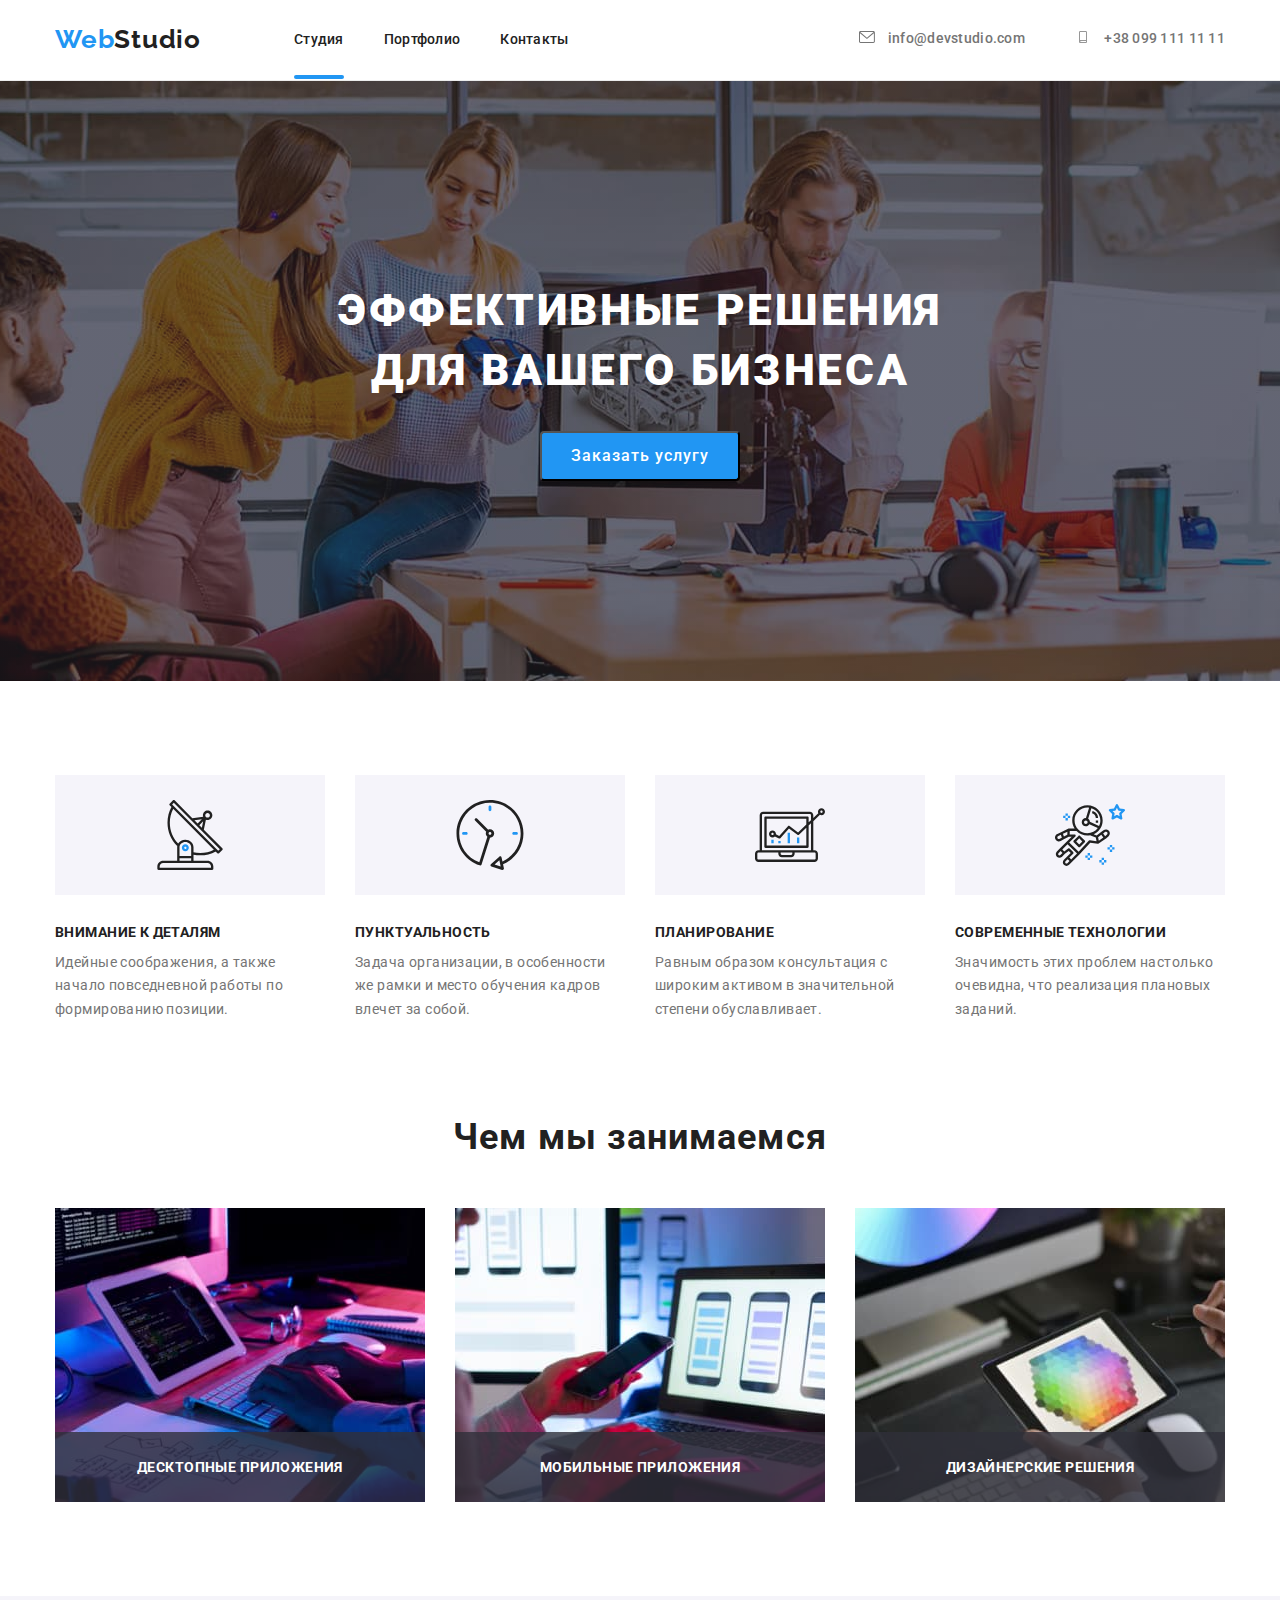
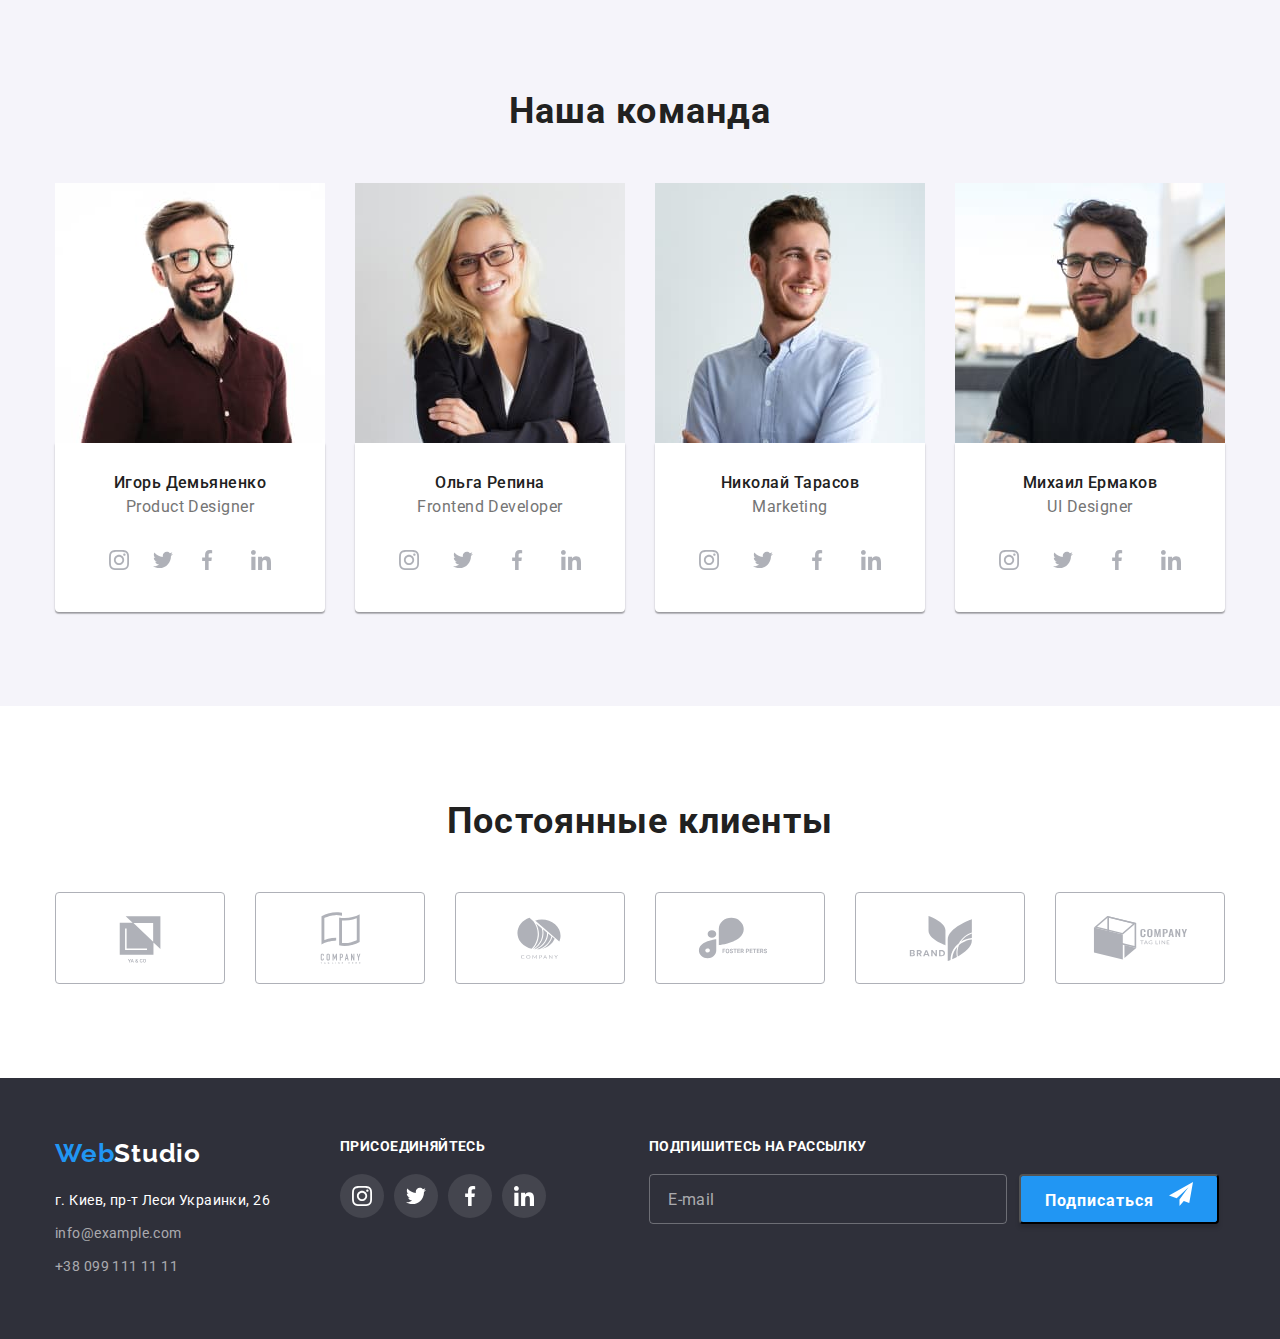
==== commit f465c7c4: "фикс бэм" ====
--- a/index.html
+++ b/index.html
@@ -73,7 +73,7 @@
           <ul class="qualities-list">
             <li class="qualities-list__item">
               <div class="q-icons">
-                <svg class="q-icon">
+                <svg class="q-icons__icon">
                   <use href="images/symbol-defs.svg#antenna-1"></use>
                 </svg>
               </div>
@@ -85,7 +85,7 @@
             </li>
             <li class="qualities-list__item">
               <div class="q-icons">
-                <svg class="q-icon">
+                <svg class="q-icons__icon">
                   <use href="images/symbol-defs.svg#clock-1"></use>
                 </svg>
               </div>
@@ -97,7 +97,7 @@
             </li>
             <li class="qualities-list__item">
               <div class="q-icons">
-                <svg class="q-icon">
+                <svg class="q-icons__icon">
                   <use href="images/symbol-defs.svg#diagram-1"></use>
                 </svg>
               </div>
@@ -109,7 +109,7 @@
             </li>
             <li class="qualities-list__item">
               <div class="q-icons">
-                <svg class="q-icon">
+                <svg class="q-icons__icon">
                   <use href="images/symbol-defs.svg#astronaut-1"></use>
                 </svg>
               </div>
@@ -136,7 +136,7 @@
                   height="294 "
                 />
                 <div class="about-thumb">
-                  <h3 class="a-thumb-title">Десктопные приложения</h3>
+                  <h3 class="about-thumb__title">Десктопные приложения</h3>
                 </div>
               </div>
             </li>
@@ -149,7 +149,7 @@
                   height="294 "
                 />
                 <div class="about-thumb">
-                  <h3 class="a-thumb-title">Мобильные приложения</h3>
+                  <h3 class="about-thumb__title">Мобильные приложения</h3>
                 </div>
               </div>
             </li>
@@ -162,7 +162,7 @@
                   height="294 "
                 />
                 <div class="about-thumb">
-                  <h3 class="a-thumb-title">Дизайнерские решения</h3>
+                  <h3 class="about-thumb__title">Дизайнерские решения</h3>
                 </div>
               </div>
             </li>
@@ -185,9 +185,9 @@
                 <p class="command__profession">Product Designer</p>
                 <div class="command-links">
                   <ul class="command-icons-list">
-                    <li class="command-icon-item">
-                      <a href="" class="command-icon">
-                        <svg class="c-icon">
+                    <li class="command-icons-list__item">
+                      <a href="" class="command-icon">
+                        <svg class="command-icon__icon">
                           <use
                             href="images/symbol-defs.svg#instagram-2"
                           ></use></svg
@@ -195,23 +195,23 @@
                 </li>
                 <li class="command-icon-item">
                     <a href="" class="command-icon">
-                        <svg class="c-icon">
+                        <svg class="command-icon__icon">
                           <use
                             href="images/symbol-defs.svg#twitter-1"
                           ></use></svg
                       ></a>
                     </li>
-                    <li class="command-icon-item">
-                      <a href="" class="command-icon">
-                        <svg class="c-icon">
+                    <li class="command-icons-list__item">
+                      <a href="" class="command-icon">
+                        <svg class="command-icon__icon">
                           <use
                             href="images/symbol-defs.svg#facebook-1"
                           ></use></svg
                       ></a>
                     </li>
-                    <li class="command-icon-item">
-                      <a href="" class="command-icon">
-                        <svg class="c-icon">
+                    <li class="command-icons-list__item">
+                      <a href="" class="command-icon">
+                        <svg class="command-icon__icon">
                           <use
                             href="images/symbol-defs.svg#linkedin-1"
                           ></use></svg
@@ -232,33 +232,33 @@
                 <p class="command__profession">Frontend Developer</p>
                 <div class="command-links">
                   <ul class="command-icons-list">
-                    <li class="command-icon-item">
-                      <a href="" class="command-icon">
-                        <svg class="c-icon">
+                    <li class="command-icons-list__item">
+                      <a href="" class="command-icon">
+                        <svg class="command-icon__icon">
                           <use
                             href="images/symbol-defs.svg#instagram-2"
                           ></use></svg
                       ></a>
                     </li>
-                    <li class="command-icon-item">
-                      <a href="" class="command-icon">
-                        <svg class="c-icon">
+                    <li class="command-icons-list__item">
+                      <a href="" class="command-icon">
+                        <svg class="command-icon__icon">
                           <use
                             href="images/symbol-defs.svg#twitter-1"
                           ></use></svg
                       ></a>
                     </li>
-                    <li class="command-icon-item">
-                      <a href="" class="command-icon">
-                        <svg class="c-icon">
+                    <li class="command-icons-list__item">
+                      <a href="" class="command-icon">
+                        <svg class="command-icon__icon">
                           <use
                             href="images/symbol-defs.svg#facebook-1"
                           ></use></svg
                       ></a>
                     </li>
-                    <li class="command-icon-item">
-                      <a href="" class="command-icon">
-                        <svg class="c-icon">
+                    <li class="command-icons-list__item">
+                      <a href="" class="command-icon">
+                        <svg class="command-icon__icon">
                           <use
                             href="images/symbol-defs.svg#linkedin-1"
                           ></use></svg
@@ -275,33 +275,33 @@
                 <p class="command__profession">Marketing</p>
                 <div class="command-links">
                   <ul class="command-icons-list">
-                    <li class="command-icon-item">
-                      <a href="" class="command-icon">
-                        <svg class="c-icon">
+                    <li class="command-icons-list__item">
+                      <a href="" class="command-icon">
+                        <svg class="command-icon__icon">
                           <use
                             href="images/symbol-defs.svg#instagram-2"
                           ></use></svg
                       ></a>
                     </li>
-                    <li class="command-icon-item">
-                      <a href="" class="command-icon">
-                        <svg class="c-icon">
+                    <li class="command-icons-list__item">
+                      <a href="" class="command-icon">
+                        <svg class="command-icon__icon">
                           <use
                             href="images/symbol-defs.svg#twitter-1"
                           ></use></svg
                       ></a>
                     </li>
-                    <li class="command-icon-item">
-                      <a href="" class="command-icon">
-                        <svg class="c-icon">
+                    <li class="command-icons-list__item">
+                      <a href="" class="command-icon">
+                        <svg class="command-icon__icon">
                           <use
                             href="images/symbol-defs.svg#facebook-1"
                           ></use></svg
                       ></a>
                     </li>
-                    <li class="command-icon-item">
-                      <a href="" class="command-icon">
-                        <svg class="c-icon">
+                    <li class="command-icons-list__item">
+                      <a href="" class="command-icon">
+                        <svg class="command-icon__icon">
                           <use
                             href="images/symbol-defs.svg#linkedin-1"
                           ></use></svg
@@ -318,33 +318,33 @@
                 <p class="command__profession">UI Designer</p>
                 <div class="command-links">
                   <ul class="command-icons-list">
-                    <li class="command-icon-item">
-                      <a href="" class="command-icon">
-                        <svg class="c-icon">
+                    <li class="command-icons-list__item">
+                      <a href="" class="command-icon">
+                        <svg class="command-icon__icon">
                           <use
                             href="images/symbol-defs.svg#instagram-2"
                           ></use></svg
                       ></a>
                     </li>
-                    <li class="command-icon-item">
-                      <a href="" class="command-icon">
-                        <svg class="c-icon">
+                    <li class="command-icons-list__item">
+                      <a href="" class="command-icon">
+                        <svg class="command-icon__icon">
                           <use
                             href="images/symbol-defs.svg#twitter-1"
                           ></use></svg
                       ></a>
                     </li>
-                    <li class="command-icon-item">
-                      <a href="" class="command-icon">
-                        <svg class="c-icon">
+                    <li class="command-icons-list__item">
+                      <a href="" class="command-icon">
+                        <svg class="command-icon__icon">
                           <use
                             href="images/symbol-defs.svg#facebook-1"
                           ></use></svg
                       ></a>
                     </li>
-                    <li class="command-icon-item">
-                      <a href="" class="command-icon">
-                        <svg class="c-icon">
+                    <li class="command-icons-list__item">
+                      <a href="" class="command-icon">
+                        <svg class="command-icon__icon">
                           <use
                             href="images/symbol-defs.svg#linkedin-1"
                           ></use></svg
@@ -365,37 +365,37 @@
           <ul class="customers-list">
             <li class="customers-list__item">
               <a href="" class="customers-link">
-                <svg class="customers-icons">
+                <svg class="customers-link__icons">
                   <use href="images/symbol-defs.svg#Logo1"></use></svg
               ></a>
             </li>
             <li class="customers-list__item">
               <a href="" class="customers-link">
-                <svg class="customers-icons">
+                <svg class="customers-link__icons">
                   <use href="images/symbol-defs.svg#Logo2"></use></svg
               ></a>
             </li>
             <li class="customers-list__item">
               <a href="" class="customers-link">
-                <svg class="customers-icons">
+                <svg class="customers-link__icons">
                   <use href="images/symbol-defs.svg#Logo3"></use></svg
               ></a>
             </li>
             <li class="customers-list__item">
               <a href="" class="customers-link">
-                <svg class="customers-icons">
+                <svg class="customers-link__icons">
                   <use href="images/symbol-defs.svg#Logo4"></use></svg
               ></a>
             </li>
             <li class="customers-list__item">
               <a href="" class="customers-link">
-                <svg class="customers-icons">
+                <svg class="customers-link__icons">
                   <use href="images/symbol-defs.svg#Logo5"></use></svg
               ></a>
             </li>
             <li class="customers-list__item">
               <a href="" class="customers-link">
-                <svg class="customers-icons">
+                <svg class="customers-link__icons">
                   <use href="images/symbol-defs.svg#Logo6"></use></svg
               ></a>
             </li>
@@ -410,13 +410,13 @@
         <div class="footer-container">
           <a class="nav-logo" href=" "><span>Web</span>Studio</a>
           <ul class="footer-list">
-            <li class="footer-item">
+            <li class="footer-list__item">
               <address class="address">г. Киев, пр-т Леси Украинки, 26</address>
             </li>
-            <li class="footer-item">
+            <li class="footer-list__item">
               <a href="mailto:info@example.com ">info@example.com</a>
             </li>
-            <li class="footer-item">
+            <li class="footer-list__item">
               <a href="tel:+380991111111 "> +38 099 111 11 11</a>
             </li>
           </ul>
@@ -424,25 +424,25 @@
         <div class="footer-links">
           <h4 class="footer-links__title">Присоединяйтесь</h4>
           <ul class="flinks-list">
-            <li class="flinks-item">
+            <li class="flinks-list__item">
               <a href="" class="flink">
                 <svg class="flink__icon">
                   <use href="./images/symbol-defs.svg#instagram-2"></use></svg
               ></a>
             </li>
-            <li class="flinks-item">
+            <li class="flinks-list__item">
               <a href="" class="flink">
                 <svg class="flink__icon">
                   <use href="./images/symbol-defs.svg#twitter-1"></use></svg
               ></a>
             </li>
-            <li class="flinks-item">
+            <li class="flinks-list__item">
               <a href="" class="flink">
                 <svg class="flink__icon">
                   <use href="./images/symbol-defs.svg#facebook-1"></use></svg
               ></a>
             </li>
-            <li class="flinks-item">
+            <li class="flinks-list__item">
               <a href="" class="flink">
                 <svg class="flink__icon">
                   <use href="./images/symbol-defs.svg#linkedin-1"></use></svg
@@ -456,12 +456,12 @@
             <input
               type="email"
               name="f-input"
-              class="f-input"
+              class="footer-form__input"
               placeholder="E-mail"
             />
             <button type="submit" class="f-btn">
               Подписаться
-              <svg class="ft-icon">
+              <svg class="f-btn__icon">
                 <use href="./images/symbol-defs.svg#icon-send"></use>
               </svg>
                         </button>
@@ -473,46 +473,46 @@
         <div class="backdrop is-hidden" data-modal>
             <div class="modal">
                 <button type="button" class="modal-close-btn" data-modal-close>
-          <svg class="close-btn">
+          <svg class="modal-close-btn__icon">
             <use href="./images/symbol-defs.svg#close-black-18dp-2-1"></use>
           </svg>
         </button>
-                <p class="form-title">Оставьте свои данные, мы вам перезвоним</p>
+                <p class="modal__title">Оставьте свои данные, мы вам перезвоним</p>
                 <form name="user-form">
                     <div class="modal-field">
-                        <label for="user-name" class="modal-label">Имя</label>
+                        <label for="user-name" class="modal-field__label">Имя</label>
                         <div class="modal-wrap">
                             <input type="text" class="modal-input" name="username" id="user-name" required />
-                            <svg class="modal-icon" width="18" height="18">
+                            <svg class="modal-input__icon" width="18" height="18">
                 <use href="./images/symbol-defs.svg#person-black-18dp-1"></use>
               </svg>
                         </div>
                     </div>
                     <div class="modal-field">
-                        <label for="user-tel" class="modal-label">Телефон</label>
+                        <label for="user-tel" class="modal-field__label">Телефон</label>
                         <div class="modal-wrap">
                             <input type="tel" class="modal-input" name="tel" id="user-tel" />
-                            <svg class="modal-icon" width="18" height="18">
+                            <svg class="modal-input__icon" width="18" height="18">
                 <use href="./images/symbol-defs.svg#phone-black-18dp-1"></use>
               </svg>
                         </div>
                     </div>
                     <div class="modal-field">
-                        <label for="user-mail" class="modal-label">Почта</label>
+                        <label for="user-mail" class="modal-field__label">Почта</label>
                         <div class="modal-wrap">
                             <input type="email" class="modal-input" name="email" id="user-mail" required />
-                            <svg class="modal-icon" width="18" height="18">
+                            <svg class="modal-input__icon" width="18" height="18">
                 <use href="./images/symbol-defs.svg#email-black-18dp-1"></use>
               </svg>
                         </div>
                     </div>
                     <div class="modal-field">
-                        <label for="comment" class="modal-label">Комментарий</label>
-                        <textarea name="comment" class="modal-text" id="comment" placeholder="Введите текст"></textarea>
+                        <label for="comment" class="modal-field__label">Комментарий</label>
+                        <textarea name="comment" class="modal-field__text" id="comment" placeholder="Введите текст"></textarea>
                     </div>
                     <div class="check-field">
-                        <input type="checkbox" class="modal-check is-hidden" id="modal-check" name="modal-check" required />
-                        <label for="modal-check" class="check-label">
+                        <input type="checkbox" class="check-field__input is-hidden" id="modal-check" name="modal-check" required />
+                        <label for="modal-check" class="check-field__label">
               <span class="modal-icon-check"> </span>Соглашаюсь с рассылкой и
               принимаю <a class="check-link" href="">Условия договора</a>
             </label>
--- a/css/main.min.css
+++ b/css/main.min.css
@@ -1,2 +1,2 @@
-:root{--header-list-color: #212121;--first-btn-color: ;--second-lnk-color: #2196f3;--first-title-color: #212121;--second-title-color: #ffffff;--first-text-color: #757575;--accent-color: #188ce8;--projects-list-gap: 30px}p,h1,h2,h3,h4{margin:0}ul{list-style:none;margin:0;padding:0}img{display:block;max-width:100%}button{cursor:pointer}body{font-family:"Roboto", sans-serif;color:#212121;background-color:#ffffff}.is-hidden{opacity:0;pointer-events:none;visibility:hidden}.container{width:1200px;padding-right:15px;padding-left:15px;margin:0 auto}.backdrop{position:fixed;opacity:1;transition:opacity 250ms cubic-bezier(0.4, 0, 0.2, 1);display:flex;justify-content:center;align-items:center;width:100vw;height:100vh;background-color:rgba(0,0,0,0.2);top:0;left:0}.modal{position:absolute;width:528px;height:580px;background-color:#fff;border-radius:4px;left:50%;top:50%;transform:translate(-50%, -50%) rotate(0);transition:transform 250ms cubic-bezier(0.4, 0, 0.2, 1);padding:40px}.backdrop.is-hidden .modal{transform:translate(50%, 50%) rotate(-270deg)}.close-btn{width:18px;height:18px}.modal-close-btn{position:absolute;border-radius:50%;width:30px;height:30px;display:flex;justify-content:center;align-items:center;background:#ffffff;border:1px solid rgba(0,0,0,0.1);top:8px;right:8px;transition-property:fill;transition-duration:250ms;transition-timing-function:cubic-bezier(0.4, 0, 0.2, 1)}.modal-close-btn:hover{fill:#2196f3}.form-title{margin-bottom:12px;text-align:center;font-weight:bold;font-size:20px;line-height:1.15;letter-spacing:0.03em}.modal-field{display:flex;flex-direction:column;margin-bottom:10px}.modal-input{width:100%;height:40px;border:1px solid rgba(33,33,33,0.2);box-sizing:border-box;border-radius:4px;outline:none;padding-left:40px}.modal-wrap{position:relative}.modal-icon{position:absolute;left:12px;top:50%;transform:translateY(-50%)}.modal-text{width:100%;height:120px;padding:12px 16px;border:1px solid rgba(33,33,33,0.2);box-sizing:border-box;border-radius:4px;outline:none;resize:none}.modal-text:focus,.modal-input:focus{border-color:var(--second-lnk-color)}.modal-input:focus+.modal-icon{fill:var(--second-lnk-color)}.modal-text::placeholder{font-size:14px;line-height:1.14;letter-spacing:0.01em;color:rgba(117,117,117,0.5)}.modal-label{font-size:12px;line-height:1.17;letter-spacing:0.01em;color:#757575;margin-bottom:4px}.check-field{display:flex;margin-top:20px;margin-bottom:30px}.modal-check{position:absolute}.check-label{font-size:14px;line-height:1.71;letter-spacing:0.03em;color:#757575;display:flex;align-items:center}.modal-check:checked+.check-label span{width:16px;height:15px;background-image:url(../images/icon-check.svg);background-repeat:no-repeat;background-position:center;margin-right:7px;margin-left:14px;display:block}.check-link{color:#2196f3;font-size:14px;line-height:1.71;letter-spacing:0.03em}.modal-icon-check{width:16px;height:15px;background-image:url(../images/Vector-check.svg);background-repeat:no-repeat;background-position:center;margin-right:7px;margin-left:14px;display:block}.modal-btn{width:200px;height:50px;font-size:16px;font-weight:bold;line-height:1.87px;text-align:center;letter-spacing:0.06em;color:#ffffff;background-color:#2196f3;box-shadow:0px 4px 4px rgba(0,0,0,0.15);outline:none;border-radius:4px}.modal-btn:hover,.modal-btn:focus{background-color:#188ce8}.section{padding-top:94px;padding-bottom:94px}.section__title{font-style:normal;font-weight:bold;font-size:36px;line-height:1.17;text-align:center;letter-spacing:0.03em;color:var(--first-title-color);margin-bottom:50px}.nav-logo{font-family:"Raleway", sans-serif;font-weight:bold;font-size:26px;line-height:1.19;letter-spacing:0.03em;text-decoration:none}.nav-logo>span{color:#2196f3}.header{display:flex;padding-top:24px;padding-bottom:25px;background-color:#ffffff;border-bottom:1px solid #ececec}.header .nav-logo{color:var(--header-list-color);margin-right:93px;margin-top:0;margin-bottom:0}.header-container{display:flex}.nav{display:flex;align-items:center}.header-list{display:flex;margin-right:auto;align-items:center}.header-list__link{transition-property:color;transition-duration:250ms;transition-timing-function:cubic-bezier(0.4, 0, 0.2, 1)}.header-list__link:hover,.header-list__link:focus{color:#2196f3}.header-list__item+.header-list__item{margin-left:40px}.header-list__item a{text-decoration:none;font-weight:500;font-size:14px;line-height:16px;letter-spacing:0.02em;color:var(--header-list-color)}.header-links{display:flex;align-items:center;margin-left:auto;font-weight:500;font-size:14px;line-height:1.14;letter-spacing:0.02em;color:var(--header-list-color)}.header-links__mail{line-height:1.14;font-weight:500;font-size:14px;letter-spacing:0.02em;text-decoration:none;color:var(--first-text-color);transition-property:color;transition-duration:250ms;transition-timing-function:cubic-bezier(0.4, 0, 0.2, 1)}.header-links__mail:hover,.header-links__mail:focus{font-size:14px;line-height:1.14;letter-spacing:0.02em;color:#2196f3}.header-links__tel{margin-left:50px;line-height:1.14;font-weight:500;font-size:14px;letter-spacing:0.02em;text-decoration:none;color:var(--first-text-color);transition-property:color;transition-duration:250ms;transition-timing-function:cubic-bezier(0.4, 0, 0.2, 1)}.header-links__tel:hover,.header-links__tel:focus{font-size:14px;line-height:1.14;letter-spacing:0.02em;color:#2196f3}.header-links__icon{width:16px;height:12px;fill:currentColor;margin-right:10px}.current{position:relative;color:#2196f3}.current::after{content:"";position:absolute;width:100%;height:4px;left:0;bottom:-32px;background-color:#2196f3;border-radius:2px}.cap{display:flex;padding-top:200px;padding-bottom:200px;margin:0 auto;background-color:#c4c4c4;background-image:linear-gradient(rgba(47,48,58,0.4), rgba(47,48,58,0.4)),url(../images/бэкфон.jpg);background-repeat:no-repeat;background-position:center;background-size:cover}.cap__title{font-size:44px;font-weight:900;text-align:center;line-height:1.36;letter-spacing:0.06em;text-transform:uppercase;color:#ffffff;margin-bottom:30px}.cap-thumb{display:flex;justify-content:center;margin:0 auto}.cap-thumb__btn{width:200px;height:50px;font-weight:500;font-size:16px;line-height:1.87;text-align:center;letter-spacing:0.06em;color:#ffffff;background-color:#2196f3;cursor:pointer;box-shadow:0px 4px 4px rgba(0,0,0,0.15);border-radius:4px;transition-property:background-color;transition-duration:250ms;transition-timing-function:cubic-bezier(0.4, 0, 0.2, 1)}.cap-thumb__btn:hover,.cap-thumb__btn:focus{color:#ffffff;background-color:#188ce8}.about{margin:0 auto}.about-list{display:flex;margin-top:50px}.about-list__item+.about-list__item{margin-left:30px}.about-box{position:relative}.about-thumb{position:absolute;bottom:0;left:0;width:100%;height:70px;background-color:rgba(47,48,58,0.8)}.a-thumb-title{font-weight:bold;font-size:14px;line-height:16px;text-align:center;margin-top:27px;letter-spacing:0.03em;text-transform:uppercase;color:var(--second-title-color)}.commands{background-color:#f5f4fa}.command-list{display:flex;margin-left:-30px}.command-list>.command-list__item{margin-left:30px}.command{padding-top:30px;padding-bottom:30px;text-align:center;background-color:#ffffff;box-shadow:0px 1px 3px rgba(0,0,0,0.12),0px 1px 1px rgba(0,0,0,0.14),0px 2px 1px rgba(0,0,0,0.2);border-radius:0px 0px 4px 4px}.command__names{font-weight:500;font-size:16px;line-height:1.19;letter-spacing:0.03em;color:var(--first-title-color)}.command__profession{font-size:16px;line-height:1.9;letter-spacing:0.03em;color:var(--first-text-color)}.command-icons-list{display:flex;margin-left:32px;margin-right:32px;margin-top:16px;justify-content:center}.command-icon-item+.command-icon-item{margin-left:10px}.command-icon{display:flex;align-items:center;justify-content:center;width:44px;height:44px;color:#afb1b8;border-color:#afb1b8;border-radius:50%;transition-property:color, background-color;transition-duration:250ms;transition-timing-function:cubic-bezier(0.4, 0, 0.2, 1)}.command-icon:hover,.command-icon:focus{color:#ffffff;background-color:var(--second-lnk-color)}.c-icon{width:20px;height:20px;fill:currentColor}.customers-list{display:flex}.customers-list__item+.customers-list__item{margin-left:30px}.customers-link{display:flex;width:170px;height:92px;box-sizing:border-box;border:1px solid #afb1b8;border-radius:4px;color:#afb1b8;transition-property:color, border-color;transition-duration:250ms;transition-timing-function:cubic-bezier(0.4, 0, 0.2, 1)}.customers-link:hover,.customers-link:focus{border-color:#2196f3;color:#2196f3}.customers-icons{width:106px;height:60px;fill:currentColor;margin-top:16px;margin-left:32px}.filter-list{display:flex;justify-content:center;margin-bottom:50px}.filter-list__item+.filter-list__item{margin-left:8px}.filter-btn{font-weight:500;font-size:16px;line-height:1.62;text-align:center;padding:6px 22px;letter-spacing:0.03em;color:var(--first-title-color);background-color:#f5f4fa;border:none;border-radius:4px;transition-property:color, background-color;transition-duration:250ms;transition-timing-function:cubic-bezier(0.4, 0, 0.2, 1)}.filter-btn:hover,.filter-btn:focus{color:#ffffff;background-color:var(--second-lnk-color)}.projects-list{display:flex;flex-wrap:wrap;margin-top:calc(-1 * var(--projects-list-gap));margin-left:calc(-1 * var(--projects-list-gap))}.projects-list>.projects-list__item{flex-basis:calc(100% / 3 - var(--projects-list-gap));margin-top:var(--projects-list-gap);margin-left:var(--projects-list-gap)}.projects-list__item{background:#ffffff;border:1px solid #eeeeee}.projects-list__item:hover,.projects-list__item:focus{cursor:pointer;box-shadow:0px 1px 1px rgba(0,0,0,0.12),0px 4px 4px rgba(0,0,0,0.06),1px 4px 6px rgba(0,0,0,0.16)}.tumb{position:relative;overflow:hidden}.text-thumb p{display:flex;margin-top:63px;margin-left:24px;margin-bottom:63px;margin-right:24px;font-size:18px;line-height:1.56;letter-spacing:0.03em;color:#ffffff;justify-content:center;align-items:center;text-align:left}.text-thumb{position:absolute;transform:translateY(100%);transition:transform 250ms cubic-bezier(0.4, 0, 0.2, 1);top:100%;left:0;width:100%;height:100%;background-color:rgba(33,150,243,0.9)}.projects-list__item:hover .text-thumb,.projects-list__item:focus .text-thumb{transform:translateY(-100%);bottom:0;left:0}.project__img-title{margin-bottom:4px;font-size:18px;line-height:2;letter-spacing:0.06em;color:var(--first-title-color)}.project__img-text{font-size:16px;line-height:1.87;letter-spacing:0.03em;color:var(--first-text-color)}.project{padding:20px 24px}.footer{background-color:#2f303a;padding-top:60px;padding-bottom:60px}.footer .nav-logo{color:#ffffff}.f-container{display:flex}.footer-container{display:flex;flex-direction:column}.footer-item a{font-family:"Roboto", sans-serif;font-size:14px;line-height:1.71;letter-spacing:0.03em;color:rgba(255,255,255,0.6);text-decoration:none;transition:color 250ms cubic-bezier(0.4, 0, 0.2, 1)}.footer-list a:hover,.footer-list a:focus{font-size:14px;line-height:1.71;letter-spacing:0.03em;color:#2196f3}.address{font-style:normal;font-size:14px;line-height:1.71;letter-spacing:0.03em;text-decoration:none;color:#ffffff;margin-top:20px;margin-bottom:9px;transition:color 250ms cubic-bezier(0.4, 0, 0.2, 1)}.address:hover,.address:focus{color:#2196f3}.footer-item+.footer-item{margin-top:9px}.footer-links{display:flex;flex-direction:column;margin-left:70px}.footer-links__title{margin-bottom:20px;font-size:14px;line-height:16px;letter-spacing:0.03em;text-transform:uppercase;text-align:left;color:var(--second-title-color)}.flinks-list{display:flex}.flink{display:flex;justify-content:center;align-items:center;width:44px;height:44px;margin-right:10px;background-color:rgba(255,255,255,0.1);border-radius:50%;transition:background-color 250ms cubic-bezier(0.4, 0, 0.2, 1)}.flink:hover,.flink:focus{background-color:var(--second-lnk-color)}.flink__icon{width:20px;height:20px;fill:#ffffff}.ft-form{display:inline-block;width:570px;height:86px;margin-left:93px}.footer-form{display:flex}.ft-form__title{margin-bottom:20px;font-size:14px;line-height:16px;letter-spacing:0.03em;text-transform:uppercase;text-align:left;color:var(--second-title-color)}.f-input{width:358px;height:50px;background-color:transparent;border:1px solid rgba(255,255,255,0.3);box-sizing:border-box;border-radius:4px;margin-right:12px;outline:none;font-size:16px;line-height:1.25;align-items:center;letter-spacing:0.03em}.f-input:focus{color:#ffffff;padding-left:16px}.f-input::placeholder{padding-left:16px;font-size:16px;line-height:1.25;align-items:center;letter-spacing:0.03em;color:rgba(255,255,255,0.6)}.f-btn{width:200px;height:50px;background-color:#2196f3;box-shadow:0px 4px 4px rgba(0,0,0,0.15);border-radius:4px;outline:none;font-weight:bold;font-size:16px;line-height:1.87;text-align:center;letter-spacing:0.06em;color:#ffffff}.ft-icon{width:24px;height:24px;margin-left:10px}.qualities{padding-bottom:0}.qualities-list{display:flex;margin:0 auto}.qualities-list>.qualities-list__item{flex-basis:calc(100% / 4)}.qualities-list__title{font-size:14px;line-height:1.14;letter-spacing:0.03em;text-transform:uppercase;margin-top:30px;margin-bottom:10px;color:var(--first-title-color)}.qualities-list__text{font-size:14px;line-height:1.71;letter-spacing:0.03em;color:var(--first-text-color);text-align:left}.qualities-list__item+.qualities-list__item{margin-left:30px}.q-icons{display:flex;height:120px;justify-content:center;background-color:#f5f4fa}.q-icon{margin-top:25px;width:70px;height:70px}
+:root{--header-list-color: #212121;--first-btn-color: ;--second-lnk-color: #2196f3;--first-title-color: #212121;--second-title-color: #ffffff;--first-text-color: #757575;--accent-color: #188ce8;--projects-list-gap: 30px}p,h1,h2,h3,h4{margin:0}ul{list-style:none;margin:0;padding:0}img{display:block;max-width:100%}button{cursor:pointer}body{font-family:"Roboto", sans-serif;color:#212121;background-color:#ffffff}.is-hidden{opacity:0;pointer-events:none;visibility:hidden}.container{width:1200px;padding-right:15px;padding-left:15px;margin:0 auto}.backdrop{position:fixed;opacity:1;transition:opacity 250ms cubic-bezier(0.4, 0, 0.2, 1);display:flex;justify-content:center;align-items:center;width:100vw;height:100vh;background-color:rgba(0,0,0,0.2);top:0;left:0}.modal{position:absolute;width:528px;height:580px;background-color:#fff;border-radius:4px;left:50%;top:50%;transform:translate(-50%, -50%) rotate(0);transition:transform 250ms cubic-bezier(0.4, 0, 0.2, 1);padding:40px}.backdrop.is-hidden .modal{transform:translate(50%, 50%) rotate(-270deg)}.modal-close-btn__icon{width:18px;height:18px}.modal-close-btn{position:absolute;border-radius:50%;width:30px;height:30px;display:flex;justify-content:center;align-items:center;background:#ffffff;border:1px solid rgba(0,0,0,0.1);top:8px;right:8px;transition-property:fill;transition-duration:250ms;transition-timing-function:cubic-bezier(0.4, 0, 0.2, 1)}.modal-close-btn:hover{fill:#2196f3}.modal__title{margin-bottom:12px;text-align:center;font-weight:bold;font-size:20px;line-height:1.15;letter-spacing:0.03em}.modal-field{display:flex;flex-direction:column;margin-bottom:10px}.modal-input{width:100%;height:40px;border:1px solid rgba(33,33,33,0.2);box-sizing:border-box;border-radius:4px;outline:none;padding-left:40px}.modal-wrap{position:relative}.modal-input__icon{position:absolute;left:12px;top:50%;transform:translateY(-50%)}.modal-field__text{width:100%;height:120px;padding:12px 16px;border:1px solid rgba(33,33,33,0.2);box-sizing:border-box;border-radius:4px;outline:none;resize:none}.modal-field__text::placeholder{font-size:14px;line-height:1.14;letter-spacing:0.01em;color:rgba(117,117,117,0.5)}.modal-field__text:focus,.modal-input:focus{border-color:var(--second-lnk-color)}.modal-input:focus+.modal-input__icon{fill:var(--second-lnk-color)}.modal-field__label{font-size:12px;line-height:1.17;letter-spacing:0.01em;color:#757575;margin-bottom:4px}.check-field{display:flex;margin-top:20px;margin-bottom:30px}.check-field__input{position:absolute}.check-field__label{font-size:14px;line-height:1.71;letter-spacing:0.03em;color:#757575;display:flex;align-items:center}.check-field__input:checked+.check-field__label span{width:16px;height:15px;background-image:url(../images/icon-check.svg);background-repeat:no-repeat;background-position:center;margin-right:7px;margin-left:14px;display:block}.check-link{color:#2196f3;font-size:14px;line-height:1.71;letter-spacing:0.03em}.modal-icon-check{width:16px;height:15px;background-image:url(../images/Vector-check.svg);background-repeat:no-repeat;background-position:center;margin-right:7px;margin-left:14px;display:block}.modal-btn{width:200px;height:50px;font-size:16px;font-weight:bold;line-height:1.87px;text-align:center;letter-spacing:0.06em;color:#ffffff;background-color:#2196f3;box-shadow:0px 4px 4px rgba(0,0,0,0.15);outline:none;border-radius:4px}.modal-btn:hover,.modal-btn:focus{background-color:#188ce8}.section{padding-top:94px;padding-bottom:94px}.section__title{font-style:normal;font-weight:bold;font-size:36px;line-height:1.17;text-align:center;letter-spacing:0.03em;color:var(--first-title-color);margin-bottom:50px}.nav-logo{font-family:"Raleway", sans-serif;font-weight:bold;font-size:26px;line-height:1.19;letter-spacing:0.03em;text-decoration:none}.nav-logo>span{color:#2196f3}.header{display:flex;padding-top:24px;padding-bottom:25px;background-color:#ffffff;border-bottom:1px solid #ececec}.header .nav-logo{color:var(--header-list-color);margin-right:93px;margin-top:0;margin-bottom:0}.header-container{display:flex}.nav{display:flex;align-items:center}.header-list{display:flex;margin-right:auto;align-items:center}.header-list__link{transition-property:color;transition-duration:250ms;transition-timing-function:cubic-bezier(0.4, 0, 0.2, 1)}.header-list__link:hover,.header-list__link:focus{color:#2196f3}.header-list__item+.header-list__item{margin-left:40px}.header-list__item a{text-decoration:none;font-weight:500;font-size:14px;line-height:16px;letter-spacing:0.02em;color:var(--header-list-color)}.header-links{display:flex;align-items:center;margin-left:auto;font-weight:500;font-size:14px;line-height:1.14;letter-spacing:0.02em;color:var(--header-list-color)}.header-links__mail{line-height:1.14;font-weight:500;font-size:14px;letter-spacing:0.02em;text-decoration:none;color:var(--first-text-color);transition-property:color;transition-duration:250ms;transition-timing-function:cubic-bezier(0.4, 0, 0.2, 1)}.header-links__mail:hover,.header-links__mail:focus{font-size:14px;line-height:1.14;letter-spacing:0.02em;color:#2196f3}.header-links__tel{margin-left:50px;line-height:1.14;font-weight:500;font-size:14px;letter-spacing:0.02em;text-decoration:none;color:var(--first-text-color);transition-property:color;transition-duration:250ms;transition-timing-function:cubic-bezier(0.4, 0, 0.2, 1)}.header-links__tel:hover,.header-links__tel:focus{font-size:14px;line-height:1.14;letter-spacing:0.02em;color:#2196f3}.header-links__icon{width:16px;height:12px;fill:currentColor;margin-right:10px}.current{position:relative;color:#2196f3}.current::after{content:"";position:absolute;width:100%;height:4px;left:0;bottom:-32px;background-color:#2196f3;border-radius:2px}.cap{display:flex;padding-top:200px;padding-bottom:200px;margin:0 auto;background-color:#c4c4c4;background-image:linear-gradient(rgba(47,48,58,0.4), rgba(47,48,58,0.4)),url(../images/бэкфон.jpg);background-repeat:no-repeat;background-position:center;background-size:cover}.cap__title{font-size:44px;font-weight:900;text-align:center;line-height:1.36;letter-spacing:0.06em;text-transform:uppercase;color:#ffffff;margin-bottom:30px}.cap-thumb{display:flex;justify-content:center;margin:0 auto}.cap-thumb__btn{width:200px;height:50px;font-weight:500;font-size:16px;line-height:1.87;text-align:center;letter-spacing:0.06em;color:#ffffff;background-color:#2196f3;cursor:pointer;box-shadow:0px 4px 4px rgba(0,0,0,0.15);border-radius:4px;transition-property:background-color;transition-duration:250ms;transition-timing-function:cubic-bezier(0.4, 0, 0.2, 1)}.cap-thumb__btn:hover,.cap-thumb__btn:focus{color:#ffffff;background-color:#188ce8}.about{margin:0 auto}.about-list{display:flex;margin-top:50px}.about-list__item+.about-list__item{margin-left:30px}.about-box{position:relative}.about-thumb{position:absolute;bottom:0;left:0;width:100%;height:70px;background-color:rgba(47,48,58,0.8)}.about-thumb__title{font-weight:bold;font-size:14px;line-height:16px;text-align:center;margin-top:27px;letter-spacing:0.03em;text-transform:uppercase;color:var(--second-title-color)}.commands{background-color:#f5f4fa}.command-list{display:flex;margin-left:-30px}.command-list>.command-list__item{margin-left:30px}.command{padding-top:30px;padding-bottom:30px;text-align:center;background-color:#ffffff;box-shadow:0px 1px 3px rgba(0,0,0,0.12),0px 1px 1px rgba(0,0,0,0.14),0px 2px 1px rgba(0,0,0,0.2);border-radius:0px 0px 4px 4px}.command__names{font-weight:500;font-size:16px;line-height:1.19;letter-spacing:0.03em;color:var(--first-title-color)}.command__profession{font-size:16px;line-height:1.9;letter-spacing:0.03em;color:var(--first-text-color)}.command-icons-list{display:flex;margin-left:32px;margin-right:32px;margin-top:16px;justify-content:center}.command-icons-list__item+.command-icons-list__item{margin-left:10px}.command-icon{display:flex;align-items:center;justify-content:center;width:44px;height:44px;color:#afb1b8;border-color:#afb1b8;border-radius:50%;transition-property:color, background-color;transition-duration:250ms;transition-timing-function:cubic-bezier(0.4, 0, 0.2, 1)}.command-icon:hover,.command-icon:focus{color:#ffffff;background-color:var(--second-lnk-color)}.command-icon__icon{width:20px;height:20px;fill:currentColor}.customers-list{display:flex}.customers-list__item+.customers-list__item{margin-left:30px}.customers-link{display:flex;width:170px;height:92px;box-sizing:border-box;border:1px solid #afb1b8;border-radius:4px;color:#afb1b8;transition-property:color, border-color;transition-duration:250ms;transition-timing-function:cubic-bezier(0.4, 0, 0.2, 1)}.customers-link:hover,.customers-link:focus{border-color:#2196f3;color:#2196f3}.customers-link__icons{width:106px;height:60px;fill:currentColor;margin-top:16px;margin-left:32px}.filter-list{display:flex;justify-content:center;margin-bottom:50px}.filter-list__item+.filter-list__item{margin-left:8px}.filter-btn{font-weight:500;font-size:16px;line-height:1.62;text-align:center;padding:6px 22px;letter-spacing:0.03em;color:var(--first-title-color);background-color:#f5f4fa;border:none;border-radius:4px;transition-property:color, background-color;transition-duration:250ms;transition-timing-function:cubic-bezier(0.4, 0, 0.2, 1)}.filter-btn:hover,.filter-btn:focus{color:#ffffff;background-color:var(--second-lnk-color)}.projects-list{display:flex;flex-wrap:wrap;margin-top:calc(-1 * var(--projects-list-gap));margin-left:calc(-1 * var(--projects-list-gap))}.projects-list>.projects-list__item{flex-basis:calc(100% / 3 - var(--projects-list-gap));margin-top:var(--projects-list-gap);margin-left:var(--projects-list-gap)}.projects-list__item{background:#ffffff;border:1px solid #eeeeee}.projects-list__item:hover,.projects-list__item:focus{cursor:pointer;box-shadow:0px 1px 1px rgba(0,0,0,0.12),0px 4px 4px rgba(0,0,0,0.06),1px 4px 6px rgba(0,0,0,0.16)}.projects-list__thumb{position:relative;overflow:hidden}.text-thumb p{display:flex;margin-top:63px;margin-left:24px;margin-bottom:63px;margin-right:24px;font-size:18px;line-height:1.56;letter-spacing:0.03em;color:#ffffff;justify-content:center;align-items:center;text-align:left}.text-thumb{position:absolute;transform:translateY(100%);transition:transform 250ms cubic-bezier(0.4, 0, 0.2, 1);top:100%;left:0;width:100%;height:100%;background-color:rgba(33,150,243,0.9)}.projects-list__item:hover .text-thumb,.projects-list__item:focus .text-thumb{transform:translateY(-100%);bottom:0;left:0}.project__img-title{margin-bottom:4px;font-size:18px;line-height:2;letter-spacing:0.06em;color:var(--first-title-color)}.project__img-text{font-size:16px;line-height:1.87;letter-spacing:0.03em;color:var(--first-text-color)}.project{padding:20px 24px}.footer{background-color:#2f303a;padding-top:60px;padding-bottom:60px}.footer .nav-logo{color:#ffffff}.f-container{display:flex}.footer-container{display:flex;flex-direction:column}.footer-list__item a{font-family:"Roboto", sans-serif;font-size:14px;line-height:1.71;letter-spacing:0.03em;color:rgba(255,255,255,0.6);text-decoration:none;transition:color 250ms cubic-bezier(0.4, 0, 0.2, 1)}.footer-list__item a:hover,.footer-list__item a:focus{font-size:14px;line-height:1.71;letter-spacing:0.03em;color:#2196f3}.address{font-style:normal;font-size:14px;line-height:1.71;letter-spacing:0.03em;text-decoration:none;color:#ffffff;margin-top:20px;margin-bottom:9px;transition:color 250ms cubic-bezier(0.4, 0, 0.2, 1)}.address:hover,.address:focus{color:#2196f3}.footer-list__item+.footer-list__item{margin-top:9px}.footer-links{display:flex;flex-direction:column;margin-left:70px}.footer-links__title{margin-bottom:20px;font-size:14px;line-height:16px;letter-spacing:0.03em;text-transform:uppercase;text-align:left;color:var(--second-title-color)}.flinks-list{display:flex}.flink{display:flex;justify-content:center;align-items:center;width:44px;height:44px;margin-right:10px;background-color:rgba(255,255,255,0.1);border-radius:50%;transition:background-color 250ms cubic-bezier(0.4, 0, 0.2, 1)}.flink:hover,.flink:focus{background-color:var(--second-lnk-color)}.flink__icon{width:20px;height:20px;fill:#ffffff}.ft-form{display:inline-block;width:570px;height:86px;margin-left:93px}.footer-form{display:flex}.ft-form__title{margin-bottom:20px;font-size:14px;line-height:16px;letter-spacing:0.03em;text-transform:uppercase;text-align:left;color:var(--second-title-color)}.footer-form__input{width:358px;height:50px;background-color:transparent;border:1px solid rgba(255,255,255,0.3);box-sizing:border-box;border-radius:4px;margin-right:12px;outline:none;font-size:16px;line-height:1.25;align-items:center;letter-spacing:0.03em}.footer-form__input:focus{color:#ffffff;padding-left:16px}.footer-form__input::placeholder{padding-left:16px;font-size:16px;line-height:1.25;align-items:center;letter-spacing:0.03em;color:rgba(255,255,255,0.6)}.f-btn{width:200px;height:50px;background-color:#2196f3;box-shadow:0px 4px 4px rgba(0,0,0,0.15);border-radius:4px;outline:none;font-weight:bold;font-size:16px;line-height:1.87;text-align:center;letter-spacing:0.06em;color:#ffffff}.f-btn__icon{width:24px;height:24px;margin-left:10px}.qualities{padding-bottom:0}.qualities-list{display:flex;margin:0 auto}.qualities-list>.qualities-list__item{flex-basis:calc(100% / 4)}.qualities-list__title{font-size:14px;line-height:1.14;letter-spacing:0.03em;text-transform:uppercase;margin-top:30px;margin-bottom:10px;color:var(--first-title-color)}.qualities-list__text{font-size:14px;line-height:1.71;letter-spacing:0.03em;color:var(--first-text-color);text-align:left}.qualities-list__item+.qualities-list__item{margin-left:30px}.q-icons{display:flex;height:120px;justify-content:center;background-color:#f5f4fa}.q-icons__icon{margin-top:25px;width:70px;height:70px}
 /*# sourceMappingURL=main.min.css.map */